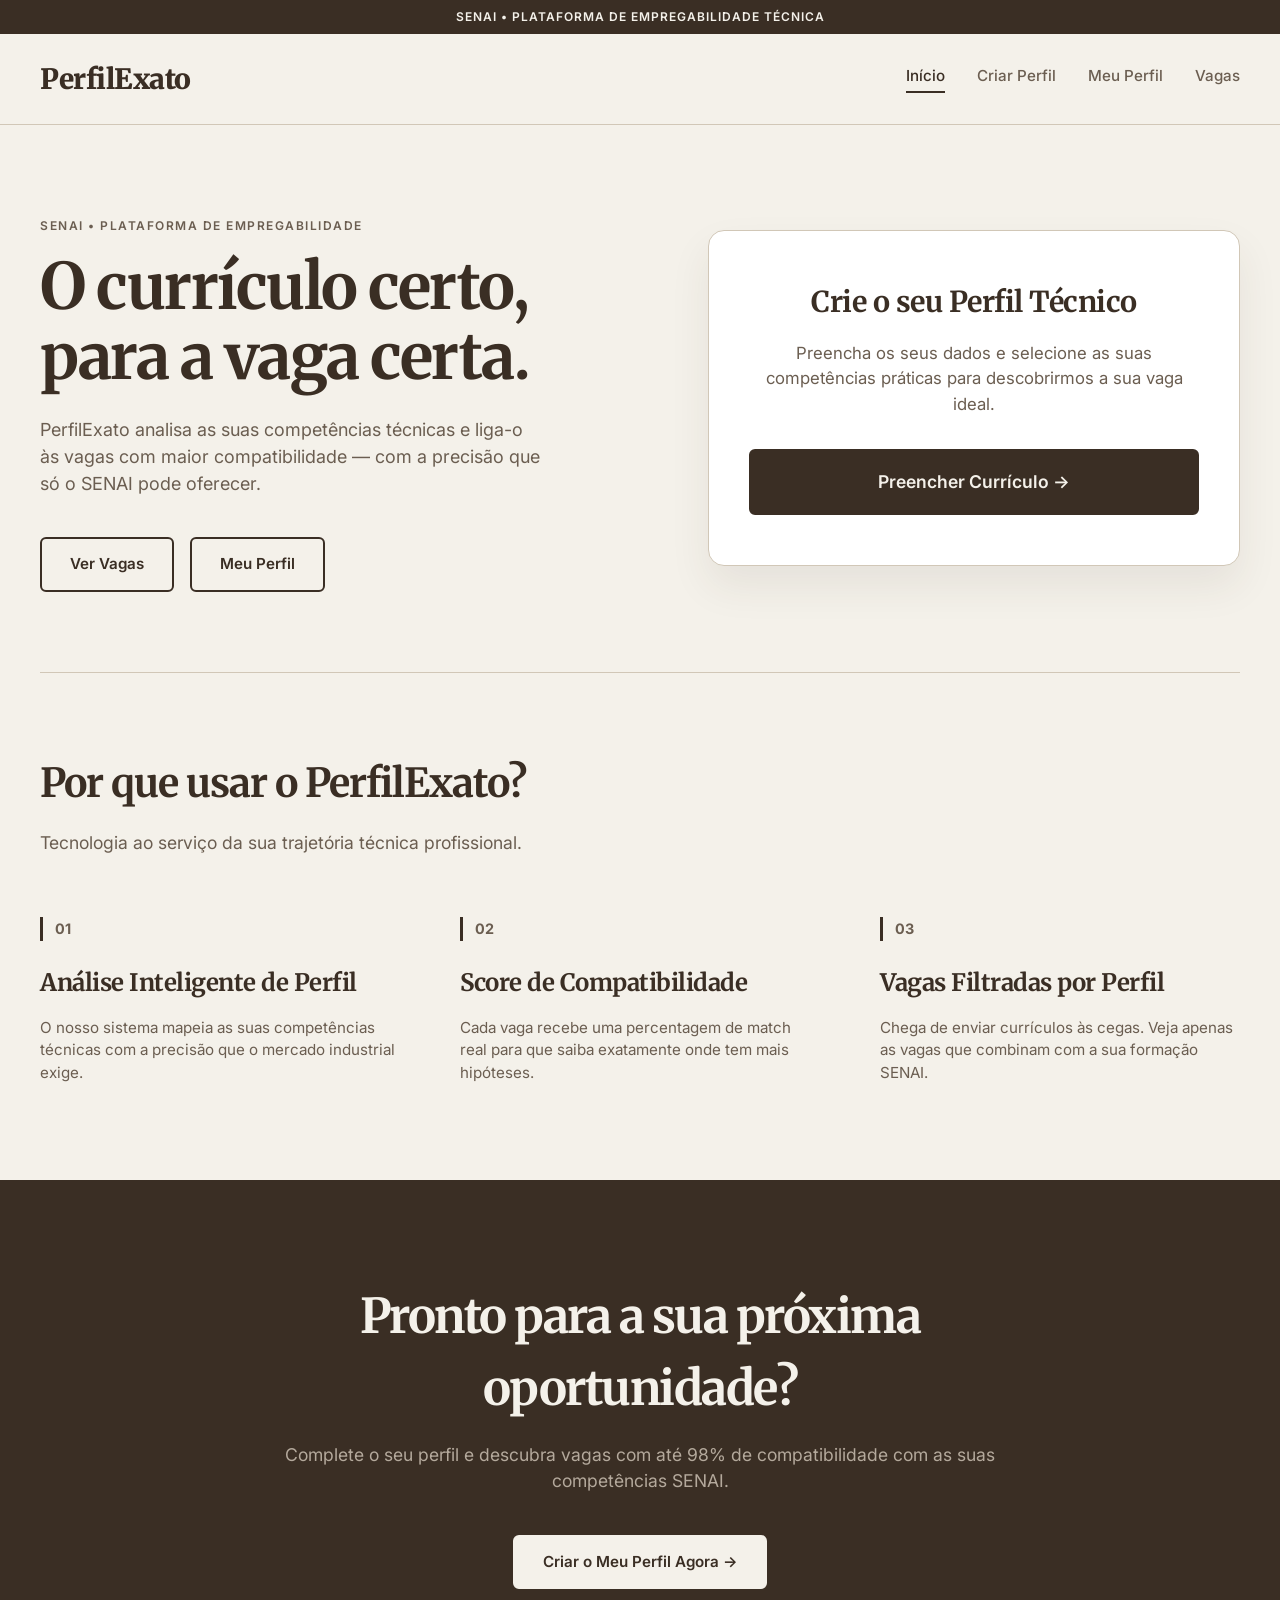
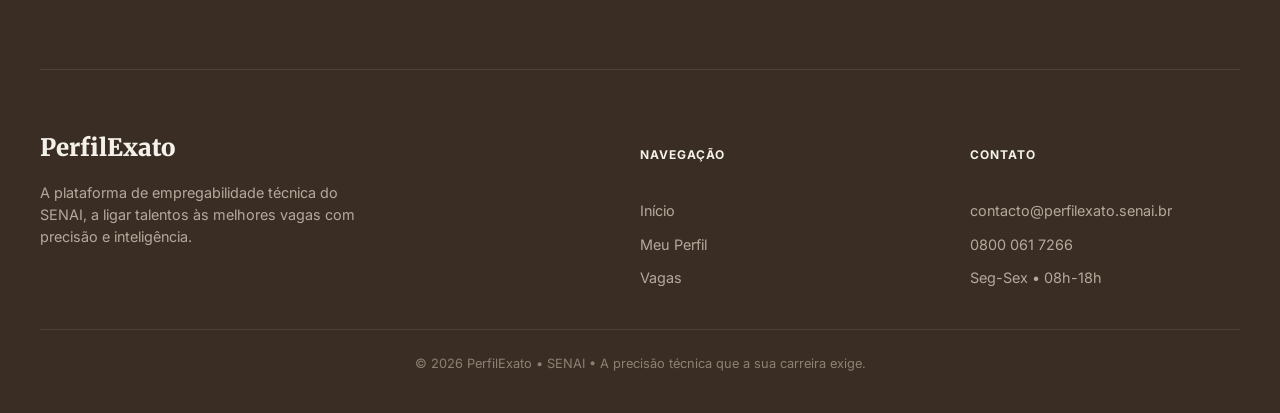
==== frontend/index.html @ 2ad847fe "atualização3" ====
<!DOCTYPE html>
<html lang="pt-BR">
<head>
    <meta charset="UTF-8">
    <meta name="viewport" content="width=device-width, initial-scale=1.0">
    <title>PerfilExato SENAI</title>
    
    <link rel="preconnect" href="https://fonts.googleapis.com">
    <link rel="preconnect" href="https://fonts.gstatic.com" crossorigin>
    <link href="https://fonts.googleapis.com/css2?family=Merriweather:wght@700;900&family=Inter:wght@400;500;600&display=swap" rel="stylesheet">
    
    <link rel="stylesheet" href="css/style.css">
</head>
<body>

    <div class="top-bar">
        SENAI • PLATAFORMA DE EMPREGABILIDADE TÉCNICA
    </div>

    <header class="navbar">
        <div class="nav-container">
            <div class="logo">PerfilExato</div>
            <nav class="nav-links">
                <a href="#" class="active">Início</a>
                <a href="formulario.html">Criar Perfil</a>
                <a href="dashboard.html">Meu Perfil</a>
                <a href="vagas.html">Vagas</a>
            </nav>
        </div>
    </header>

    <section class="hero">
        <div class="hero-container">
            
            <div class="hero-text">
                <p class="eyebrow">SENAI • PLATAFORMA DE EMPREGABILIDADE</p>
                <h1>O currículo certo,<br>para a vaga certa.</h1>
                <p class="description">
                    PerfilExato analisa as suas competências técnicas e liga-o às vagas com maior compatibilidade — com a precisão que só o SENAI pode oferecer.
                </p>
                <div class="hero-buttons">
                    <a href="vagas.html" class="btn btn-outline">Ver Vagas</a>
                    <a href="dashboard.html" class="btn btn-outline">Meu Perfil</a>
                </div>
            </div>

            <div class="hero-visual">
                <div class="profile-cta-box">
                    <h2>Crie o seu Perfil Técnico</h2>
                    <p>Preencha os seus dados e selecione as suas competências práticas para descobrirmos a sua vaga ideal.</p>
                    <a href="formulario.html" class="btn btn-dark btn-large">Preencher Currículo &rarr;</a>
                </div>
            </div>

        </div>
    </section>

    <div class="divider"></div>

    <section class="features">
        <div class="features-header">
            <h2>Por que usar o PerfilExato?</h2>
            <p>Tecnologia ao serviço da sua trajetória técnica profissional.</p>
        </div>
        
        <div class="features-grid">
            <div class="feature-card">
                <div class="feature-number">01</div>
                <h3>Análise Inteligente de Perfil</h3>
                <p>O nosso sistema mapeia as suas competências técnicas com a precisão que o mercado industrial exige.</p>
            </div>
            <div class="feature-card">
                <div class="feature-number">02</div>
                <h3>Score de Compatibilidade</h3>
                <p>Cada vaga recebe uma percentagem de match real para que saiba exatamente onde tem mais hipóteses.</p>
            </div>
            <div class="feature-card">
                <div class="feature-number">03</div>
                <h3>Vagas Filtradas por Perfil</h3>
                <p>Chega de enviar currículos às cegas. Veja apenas as vagas que combinam com a sua formação SENAI.</p>
            </div>
        </div>
    </section>

    <div class="dark-wrapper">
        
        <section class="cta">
            <h2>Pronto para a sua próxima oportunidade?</h2>
            <p>Complete o seu perfil e descubra vagas com até 98% de compatibilidade com as suas competências SENAI.</p>
            <a href="formulario.html" class="btn btn-light">Criar o Meu Perfil Agora &rarr;</a>
        </section>

        <footer class="footer">
            <div class="footer-grid">
                
                <div class="footer-brand">
                    <div class="footer-logo">PerfilExato</div>
                    <p>A plataforma de empregabilidade técnica do SENAI, a ligar talentos às melhores vagas com precisão e inteligência.</p>
                </div>
                
                <div class="footer-nav">
                    <h4>NAVEGAÇÃO</h4>
                    <a href="#">Início</a>
                    <a href="dashboard.html">Meu Perfil</a>
                    <a href="vagas.html">Vagas</a>
                </div>
                
                <div class="footer-contact">
                    <h4>CONTATO</h4>
                    <p>contacto@perfilexato.senai.br</p>
                    <p>0800 061 7266</p>
                    <p>Seg-Sex • 08h-18h</p>
                </div>

            </div>
            
            <div class="footer-bottom">
                <p>&copy; 2026 PerfilExato • SENAI • A precisão técnica que a sua carreira exige.</p>
            </div>
        </footer>
        
    </div>

  <div class="scroll-arrow" id="scrollArrow">
        <svg width="24" height="24" viewBox="0 0 24 24" fill="none" stroke="#F4F1EA" stroke-width="2.5" stroke-linecap="round" stroke-linejoin="round">
            <path d="M7 13l5 5 5-5M7 6l5 5 5-5"/>
        </svg>
    </div>
    
    <script src="js/script.js"></script>
</body>
</html>
---- frontend/css/style.css ----
/* =========================================================
   VARIÁVEIS E CONFIGURAÇÕES GLOBAIS
   ========================================================= */
:root {
    --bg-light: #F4F1EA;
    --bg-dark: #3A2E24;
    --text-dark: #3A2E24;
    --text-medium: #6B5E51;
    --text-light: #F4F1EA;
    --border-color: #D1C7B7;
    
    --font-serif: 'Merriweather', serif;
    --font-sans: 'Inter', sans-serif;
}

body {
    margin: 0;
    padding: 0;
    background-color: var(--bg-light);
    color: var(--text-dark);
    font-family: var(--font-sans);
    line-height: 1.5;
    -webkit-font-smoothing: antialiased;
}

/* Remove a barra de rolagem visualmente em todos os navegadores */
html, body {
    scrollbar-width: none;            /* Firefox */
    -ms-overflow-style: none;         /* IE e Edge */
}

html::-webkit-scrollbar, 
body::-webkit-scrollbar {
    display: none;                    /* Chrome, Safari e Opera */
    width: 0;
    height: 0;
}

h1, h2, h3, .logo, .footer-logo {
    font-family: var(--font-serif);
    color: var(--text-dark);
    margin: 0;
}

a {
    text-decoration: none;
    color: inherit;
}

/* =========================================================
   TOPO E NAVEGAÇÃO
   ========================================================= */
.top-bar {
    background-color: var(--bg-dark);
    color: var(--text-light);
    text-align: center;
    font-size: 0.75rem;
    font-weight: 600;
    letter-spacing: 1px;
    padding: 8px 0;
    text-transform: uppercase;
}

.navbar {
    border-bottom: 1px solid var(--border-color);
}

.nav-container {
    max-width: 1200px;
    margin: 0 auto;
    padding: 24px 40px;
    display: flex;
    justify-content: space-between;
    align-items: center;
}

.logo {
    font-size: 1.75rem;
    font-weight: 900;
    letter-spacing: -0.5px;
}

.nav-links {
    display: flex;
    gap: 32px;
}

.nav-links a {
    font-weight: 500;
    font-size: 0.95rem;
    color: var(--text-medium);
    padding-bottom: 4px;
    border-bottom: 2px solid transparent;
    transition: all 0.2s;
}

.nav-links a.active {
    color: var(--text-dark);
    border-bottom: 2px solid var(--text-dark);
}

.nav-links a:hover {
    color: var(--text-dark);
    border-bottom: 2px solid var(--border-color);
}

/* =========================================================
   HERO SECTION (Banner Principal)
   ========================================================= */
.hero {
    padding: 80px 40px;
}

.hero-container {
    max-width: 1200px;
    margin: 0 auto;
    display: flex;
    justify-content: space-between;
    align-items: center; 
    gap: 60px;
}

.hero-text {
    flex: 1;
    max-width: 550px;
}

.eyebrow {
    font-size: 0.75rem;
    font-weight: 600;
    letter-spacing: 1.5px;
    color: var(--text-medium);
    margin-bottom: 16px;
    text-transform: uppercase;
}

.hero h1 {
    font-size: 4rem;
    line-height: 1.1;
    letter-spacing: -1.5px;
    margin-bottom: 24px;
}

.description {
    font-size: 1.125rem;
    color: var(--text-medium);
    margin-bottom: 40px;
    max-width: 500px;
}

/* Botões */
.hero-buttons {
    display: flex;
    gap: 16px;
}

.btn {
    display: inline-block;
    padding: 14px 28px;
    border-radius: 6px;
    font-weight: 600;
    font-size: 0.95rem;
    cursor: pointer;
    transition: all 0.2s;
    text-align: center;
}

.btn-dark {
    background-color: var(--bg-dark);
    color: var(--text-light);
    border: 2px solid var(--bg-dark);
}

.btn-dark:hover {
    background-color: #2a2018;
}

.btn-outline {
    background-color: transparent;
    color: var(--text-dark);
    border: 2px solid var(--text-dark);
}

.btn-outline:hover {
    background-color: rgba(58, 46, 36, 0.05);
}

.btn-large {
    font-size: 1.1rem;
    padding: 18px 32px;
    width: 100%;
    box-sizing: border-box;
    display: block;
}

/* Nova Caixa de Chamada (Substitui o Upload) */
.hero-visual {
    flex: 1;
    display: flex;
    justify-content: flex-end;
}

.profile-cta-box {
    width: 100%;
    max-width: 450px;
    border: 1px solid var(--border-color);
    border-radius: 16px;
    padding: 50px 40px;
    text-align: center;
    background-color: #FFFFFF;
    box-shadow: 0 20px 40px rgba(58, 46, 36, 0.08);
}

.profile-cta-box h2 {
    font-family: var(--font-serif);
    font-size: 1.8rem;
    margin-bottom: 16px;
    letter-spacing: -0.5px;
}

.profile-cta-box p {
    color: var(--text-medium);
    margin-bottom: 32px;
    font-size: 1.05rem;
    line-height: 1.5;
}

/* =========================================================
   FUNCIONALIDADES
   ========================================================= */
.divider {
    max-width: 1200px;
    margin: 0 auto;
    height: 1px;
    background-color: var(--border-color);
}

.features {
    max-width: 1200px;
    margin: 0 auto;
    padding: 80px 40px;
}

.features-header {
    margin-bottom: 60px;
}

.features-header h2 {
    font-size: 2.5rem;
    letter-spacing: -1px;
    margin-bottom: 8px;
}

.features-header p {
    font-size: 1.1rem;
    color: var(--text-medium);
}

.features-grid {
    display: grid;
    grid-template-columns: repeat(3, 1fr);
    gap: 60px;
}

.feature-number {
    display: flex;
    align-items: center;
    font-weight: 700;
    color: var(--text-medium);
    font-size: 0.9rem;
    margin-bottom: 24px;
}

.feature-number::before {
    content: '';
    display: inline-block;
    width: 3px;
    height: 24px;
    background-color: var(--text-dark);
    margin-right: 12px;
}

.feature-card h3 {
    font-size: 1.5rem;
    margin-bottom: 16px;
    letter-spacing: -0.5px;
}

.feature-card p {
    color: var(--text-medium);
    font-size: 0.95rem;
}

/* =========================================================
   BLOCO ESCURO INFERIOR (CTA + RODAPÉ)
   ========================================================= */
.dark-wrapper {
    background-color: var(--bg-dark);
    color: var(--text-light);
}

.cta {
    max-width: 800px;
    margin: 0 auto;
    text-align: center;
    padding: 100px 20px 80px;
}

.cta h2 {
    color: var(--text-light);
    font-size: 3rem;
    letter-spacing: -1.5px;
    margin-bottom: 16px;
}

.cta p {
    font-size: 1.1rem;
    color: #B4A99C; 
    margin-bottom: 40px;
}

.btn-light {
    background-color: var(--bg-light);
    color: var(--text-dark);
    border: 2px solid var(--bg-light);
}

.btn-light:hover {
    background-color: #e8e4db;
}

.footer {
    max-width: 1200px;
    margin: 0 auto;
    padding: 0 40px 40px;
}

.footer-grid {
    display: grid;
    grid-template-columns: 2fr 1fr 1fr;
    gap: 60px;
    border-top: 1px solid rgba(244, 241, 234, 0.1);
    padding-top: 60px;
    margin-bottom: 40px;
}

.footer-logo {
    font-size: 1.5rem;
    font-weight: 900;
    margin-bottom: 16px;
    color: var(--text-light);
}

.footer-brand p {
    color: #B4A99C;
    font-size: 0.9rem;
    max-width: 320px;
}

.footer h4 {
    font-size: 0.75rem;
    font-family: var(--font-sans);
    letter-spacing: 1px;
    color: var(--text-light);
    margin-bottom: 24px;
}

.footer-nav, .footer-contact {
    display: flex;
    flex-direction: column;
    gap: 12px;
}

.footer-nav a, .footer-contact p {
    color: #B4A99C;
    font-size: 0.9rem;
    margin: 0;
}

.footer-nav a:hover {
    color: var(--text-light);
}

.footer-bottom {
    border-top: 1px solid rgba(244, 241, 234, 0.1);
    padding-top: 24px;
    text-align: center;
}

.footer-bottom p {
    margin: 0;
    color: #8c8173;
    font-size: 0.8rem;
}

/* =========================================================
   RESPONSIVIDADE (Tablets e Telemóveis)
   ========================================================= */
@media (max-width: 900px) {
    .hero-container, .features-grid, .footer-grid {
        flex-direction: column;
        grid-template-columns: 1fr;
        gap: 40px;
    }
    
    .hero h1 {
        font-size: 3rem;
    }
    
    .hero-visual {
        align-items: center;
        width: 100%;
    }
}

/* =========================================================
   SETA FLUTUANTE (INDICADOR DE SCROLL)
   ========================================================= */
.scroll-arrow {
    position: fixed;
    bottom: 30px;
    right: 30px;
    width: 50px;
    height: 50px;
    background-color: #3A2E24; 
    border-radius: 50%;
    display: flex;
    align-items: center;
    justify-content: center;
    box-shadow: 0 6px 15px rgba(58, 46, 36, 0.2);
    cursor: pointer;
    z-index: 1000; 
    opacity: 0.9;
    transition: all 0.3s ease;
    animation: bounceArrow 2s infinite;
}

.scroll-arrow:hover {
    opacity: 1;
    transform: scale(1.1);
    box-shadow: 0 8px 20px rgba(58, 46, 36, 0.3);
}

@keyframes bounceArrow {
    0%, 20%, 50%, 80%, 100% { transform: translateY(0); }
    40% { transform: translateY(-8px); }
    60% { transform: translateY(-4px); }
}

@media (max-width: 600px) {
    .scroll-arrow {
        width: 40px;
        height: 40px;
        bottom: 20px;
        right: 20px;
    }
}
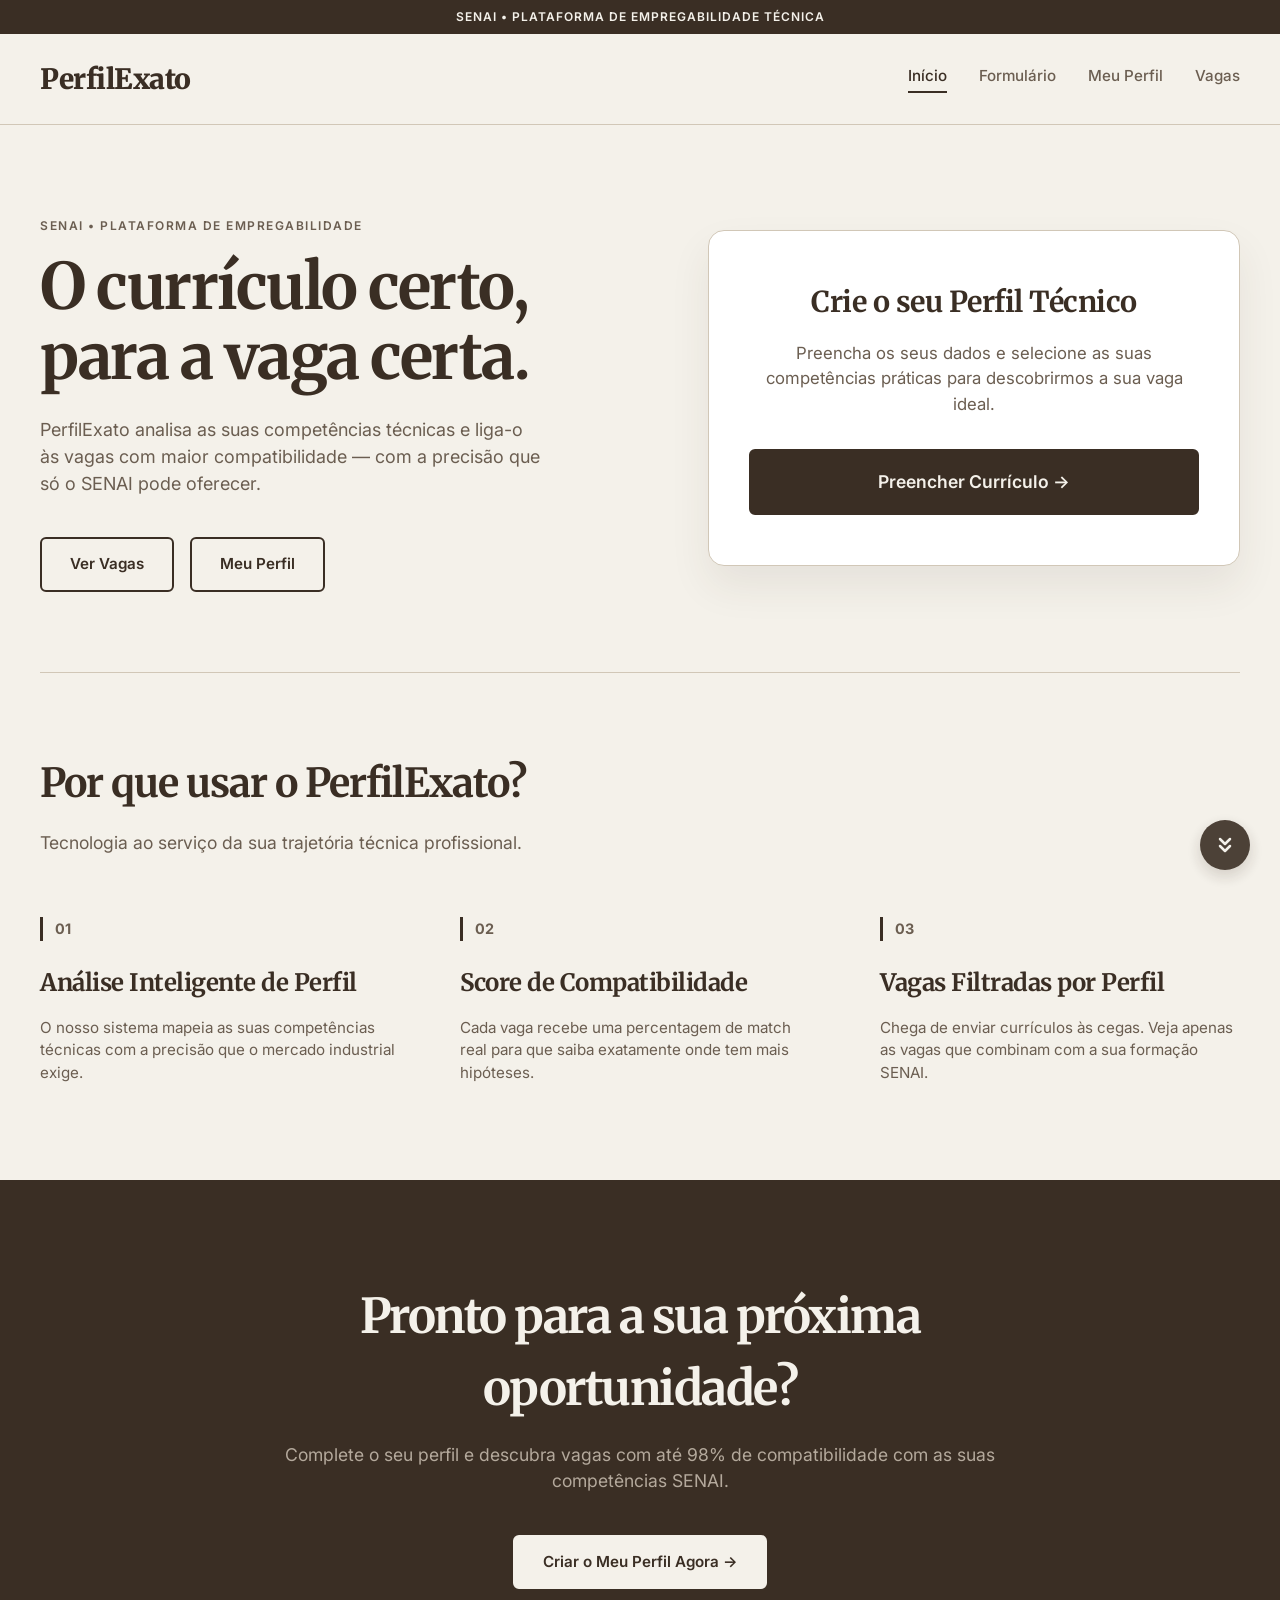
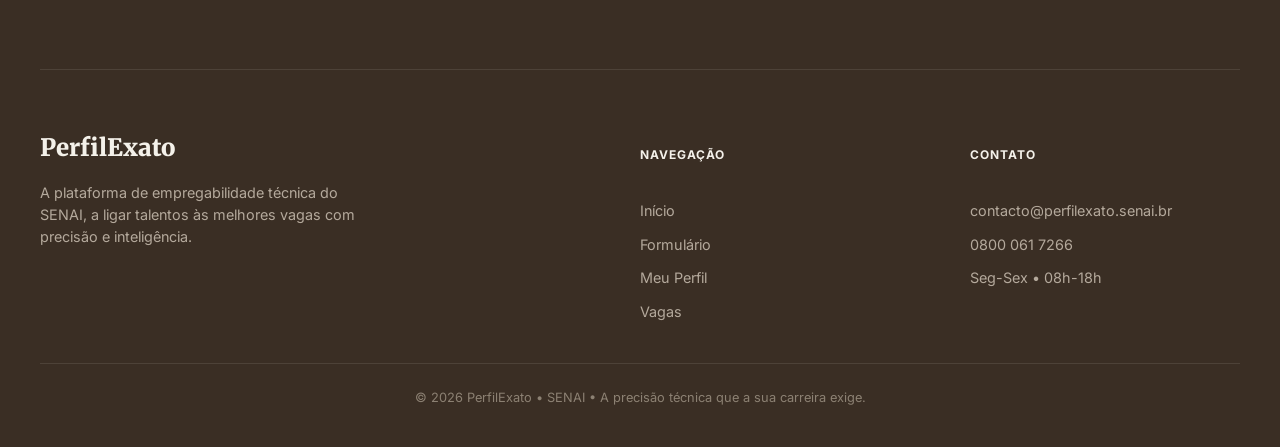
==== commit a2a8817b: "atualização" ====
--- a/frontend/index.html
+++ b/frontend/index.html
@@ -22,7 +22,7 @@
             <div class="logo">PerfilExato</div>
             <nav class="nav-links">
                 <a href="#" class="active">Início</a>
-                <a href="formulario.html">Criar Perfil</a>
+                <a href="formulario.html">Formulário</a>
                 <a href="dashboard.html">Meu Perfil</a>
                 <a href="vagas.html">Vagas</a>
             </nav>
@@ -101,6 +101,7 @@
                 <div class="footer-nav">
                     <h4>NAVEGAÇÃO</h4>
                     <a href="#">Início</a>
+                    <a href="formulario.html">Formulário</a>
                     <a href="dashboard.html">Meu Perfil</a>
                     <a href="vagas.html">Vagas</a>
                 </div>
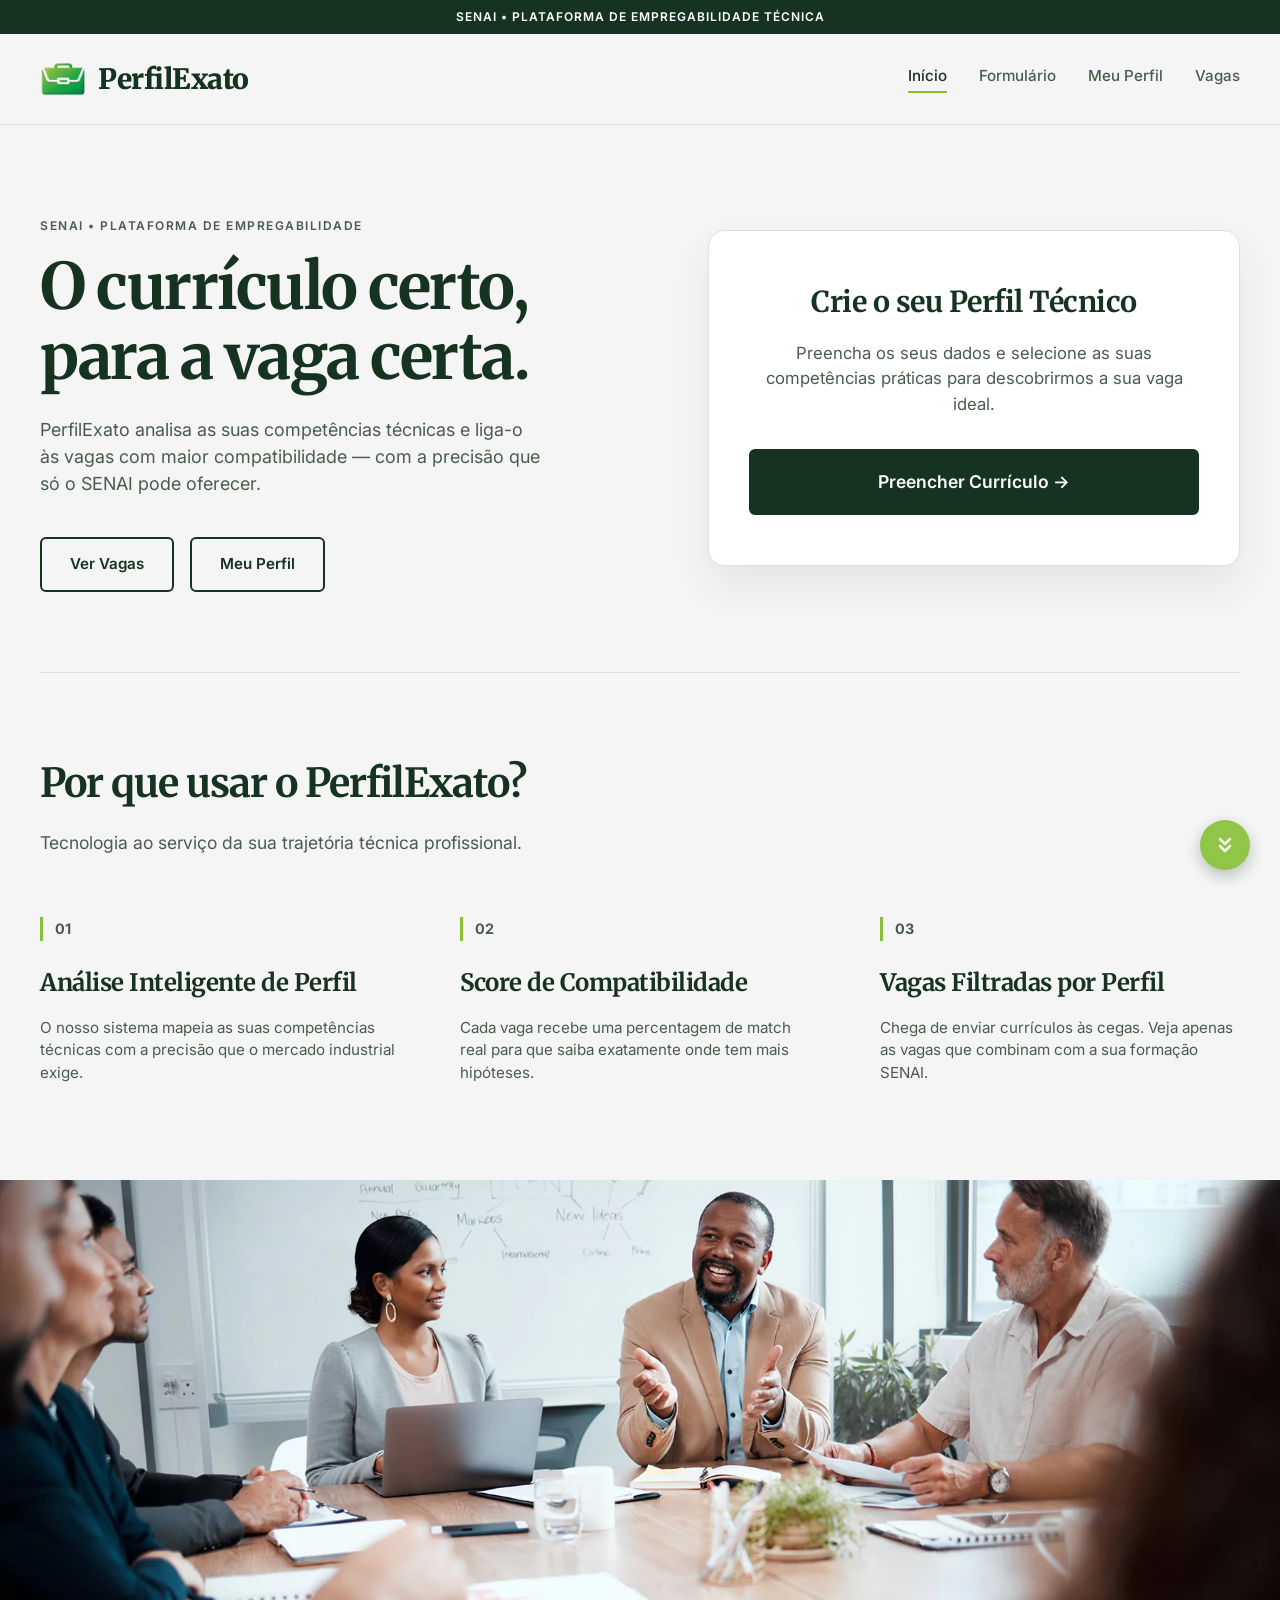
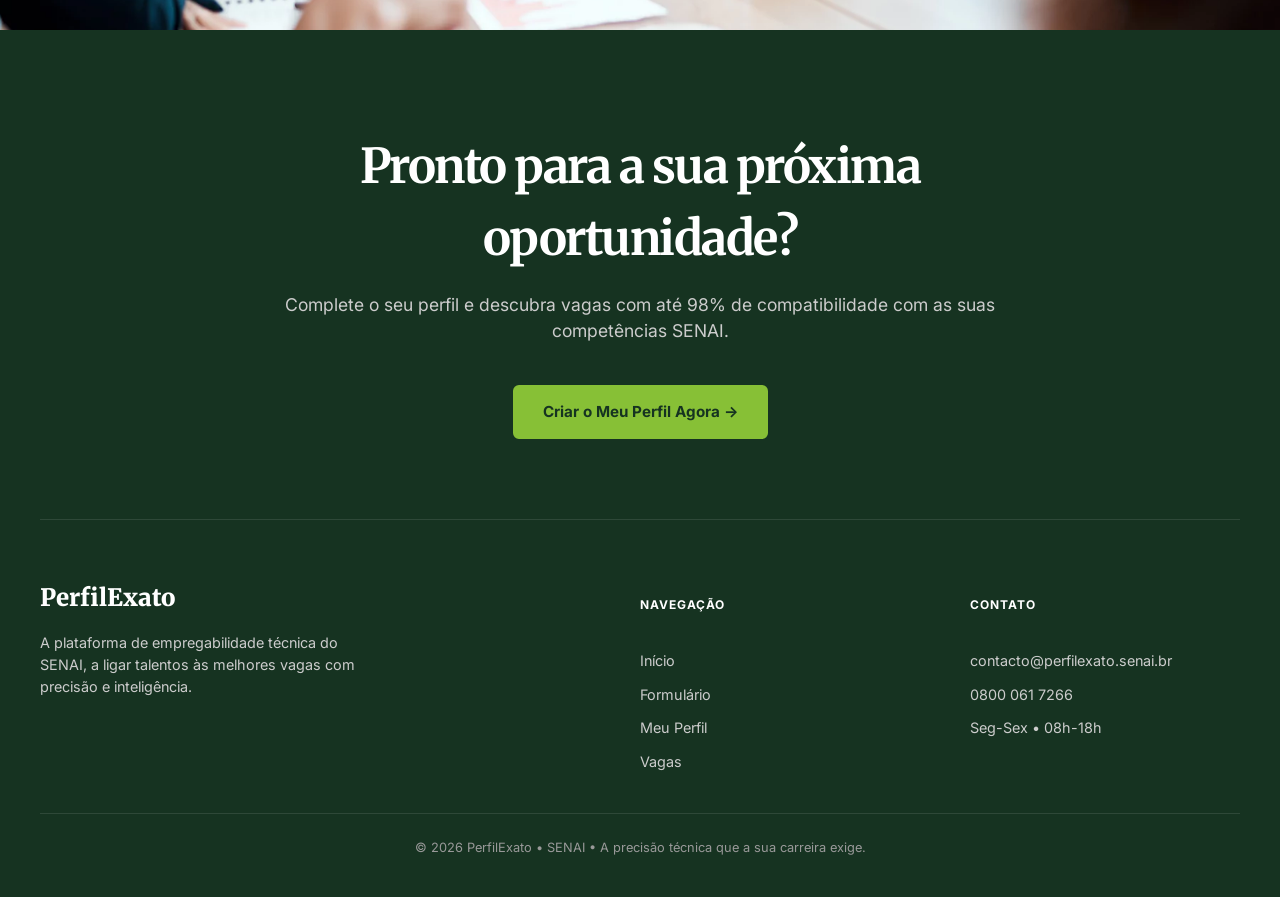
==== commit 8c38ebf7: "atuzalicao nova" ====
--- a/frontend/index.html
+++ b/frontend/index.html
@@ -19,13 +19,19 @@
 
     <header class="navbar">
         <div class="nav-container">
-            <div class="logo">PerfilExato</div>
+            <div class="logo">
+                <img src="img/Logo.png" alt="Logo SENAI" class="logo-icone">
+                PerfilExato
+            </div>
+            
             <nav class="nav-links">
                 <a href="#" class="active">Início</a>
                 <a href="formulario.html">Formulário</a>
                 <a href="dashboard.html">Meu Perfil</a>
                 <a href="vagas.html">Vagas</a>
             </nav>
+        </div>
+    </header>
         </div>
     </header>
 
@@ -84,6 +90,11 @@
 
     <div class="dark-wrapper">
         
+        <section id="meeting-banner">
+    <div class="container-full">
+        <img src="img/pauta-de-reuniao.png" alt="Equipe em reunião de planejamento" class="meeting-img">
+    </div>
+</section>
         <section class="cta">
             <h2>Pronto para a sua próxima oportunidade?</h2>
             <p>Complete o seu perfil e descubra vagas com até 98% de compatibilidade com as suas competências SENAI.</p>
@@ -122,7 +133,7 @@
         
     </div>
 
-  <div class="scroll-arrow" id="scrollArrow">
+    <div class="scroll-arrow" id="scrollArrow">
         <svg width="24" height="24" viewBox="0 0 24 24" fill="none" stroke="#F4F1EA" stroke-width="2.5" stroke-linecap="round" stroke-linejoin="round">
             <path d="M7 13l5 5 5-5M7 6l5 5 5-5"/>
         </svg>
--- a/frontend/css/style.css
+++ b/frontend/css/style.css
@@ -2,12 +2,14 @@
    VARIÁVEIS E CONFIGURAÇÕES GLOBAIS
    ========================================================= */
 :root {
-    --bg-light: #F4F1EA;
-    --bg-dark: #3A2E24;
-    --text-dark: #3A2E24;
-    --text-medium: #6B5E51;
-    --text-light: #F4F1EA;
-    --border-color: #D1C7B7;
+    --bg-light: #F5F5F5;   /* Alterado de Bege para Cinza muito claro/Branco Gelo */
+    --bg-dark: #163321;    /* Mantido Verde Floresta */
+    --text-dark: #163321;  /* Mantido Verde Floresta */
+    --text-medium: #4A5C4E; /* Mantido Cinza Esverdeado */
+    --text-light: #FFFFFF; /* Alterado de Bege para Branco Puro */
+    --border-color: #E0E0E0; /* Alterado de Bege escuro para Cinza Neutro */
+    
+    --success-green: #87C036; /* Mantido Verde Lima SENAI */
     
     --font-serif: 'Merriweather', serif;
     --font-sans: 'Inter', sans-serif;
@@ -74,10 +76,23 @@
     align-items: center;
 }
 
+/* =========================================================
+   LOGO (Texto + Imagem)
+   ========================================================= */
 .logo {
+    display: flex;
+    align-items: center;
+    gap: 12px; /* Espaço entre a logo e o texto */
     font-size: 1.75rem;
     font-weight: 900;
     letter-spacing: -0.5px;
+    text-decoration: none; /* Caso use a tag <a> */
+}
+
+.logo-icone {
+    height: 35px; /* Ajuste a altura conforme o tamanho da sua imagem */
+    width: auto;
+    object-fit: contain;
 }
 
 .nav-links {
@@ -96,7 +111,7 @@
 
 .nav-links a.active {
     color: var(--text-dark);
-    border-bottom: 2px solid var(--text-dark);
+    border-bottom: 2px solid var(--success-green); /* Destaque em Verde Lima */
 }
 
 .nav-links a:hover {
@@ -172,7 +187,7 @@
 }
 
 .btn-dark:hover {
-    background-color: #2a2018;
+    background-color: #244d34; /* Verde um pouco mais claro no hover */
 }
 
 .btn-outline {
@@ -182,7 +197,7 @@
 }
 
 .btn-outline:hover {
-    background-color: rgba(58, 46, 36, 0.05);
+    background-color: rgba(22, 51, 33, 0.05);
 }
 
 .btn-large {
@@ -208,7 +223,7 @@
     padding: 50px 40px;
     text-align: center;
     background-color: #FFFFFF;
-    box-shadow: 0 20px 40px rgba(58, 46, 36, 0.08);
+    box-shadow: 0 20px 40px rgba(22, 51, 33, 0.08);
 }
 
 .profile-cta-box h2 {
@@ -276,7 +291,7 @@
     display: inline-block;
     width: 3px;
     height: 24px;
-    background-color: var(--text-dark);
+    background-color: var(--success-green); /* Detalhe em Verde Lima */
     margin-right: 12px;
 }
 
@@ -315,18 +330,20 @@
 
 .cta p {
     font-size: 1.1rem;
-    color: #B4A99C; 
+    color: #CCCCCC; /* Alterado de Bege/Marrom para Cinza Claro */
     margin-bottom: 40px;
 }
 
 .btn-light {
-    background-color: var(--bg-light);
-    color: var(--text-dark);
-    border: 2px solid var(--bg-light);
+    background-color: var(--success-green); /* Botão de ação em Verde Lima */
+    color: var(--bg-dark);
+    border: 2px solid var(--success-green);
+    font-weight: 700;
 }
 
 .btn-light:hover {
-    background-color: #e8e4db;
+    background-color: #9bd644;
+    border-color: #9bd644;
 }
 
 .footer {
@@ -339,7 +356,7 @@
     display: grid;
     grid-template-columns: 2fr 1fr 1fr;
     gap: 60px;
-    border-top: 1px solid rgba(244, 241, 234, 0.1);
+    border-top: 1px solid rgba(255, 255, 255, 0.1); /* Alterado de tom Bege para Branco/Cinza Translúcido */
     padding-top: 60px;
     margin-bottom: 40px;
 }
@@ -352,7 +369,7 @@
 }
 
 .footer-brand p {
-    color: #B4A99C;
+    color: #CCCCCC; /* Alterado de Bege/Marrom para Cinza Claro */
     font-size: 0.9rem;
     max-width: 320px;
 }
@@ -372,24 +389,24 @@
 }
 
 .footer-nav a, .footer-contact p {
-    color: #B4A99C;
+    color: #CCCCCC; /* Alterado de Bege/Marrom para Cinza Claro */
     font-size: 0.9rem;
     margin: 0;
 }
 
 .footer-nav a:hover {
-    color: var(--text-light);
+    color: var(--success-green); /* Hover do rodapé em verde lima */
 }
 
 .footer-bottom {
-    border-top: 1px solid rgba(244, 241, 234, 0.1);
+    border-top: 1px solid rgba(255, 255, 255, 0.1); /* Alterado para Branco Translúcido */
     padding-top: 24px;
     text-align: center;
 }
 
 .footer-bottom p {
     margin: 0;
-    color: #8c8173;
+    color: #999999; /* Alterado de Marrom acinzentado para Cinza Neutro */
     font-size: 0.8rem;
 }
 
@@ -422,12 +439,12 @@
     right: 30px;
     width: 50px;
     height: 50px;
-    background-color: #3A2E24; 
+    background-color: var(--success-green); 
     border-radius: 50%;
     display: flex;
     align-items: center;
     justify-content: center;
-    box-shadow: 0 6px 15px rgba(58, 46, 36, 0.2);
+    box-shadow: 0 6px 15px rgba(22, 51, 33, 0.3);
     cursor: pointer;
     z-index: 1000; 
     opacity: 0.9;
@@ -438,7 +455,7 @@
 .scroll-arrow:hover {
     opacity: 1;
     transform: scale(1.1);
-    box-shadow: 0 8px 20px rgba(58, 46, 36, 0.3);
+    background-color: var(--success-green);
 }
 
 @keyframes bounceArrow {
@@ -454,4 +471,41 @@
         bottom: 20px;
         right: 20px;
     }
+}
+/* =========================================================
+   MEETING BANNER (Transição Features -> CTA)
+   ========================================================= */
+#meeting-banner {
+    width: 100%;
+    background-color: var(--bg-light); /* Mantém a consistência com o fundo do topo */
+    overflow: hidden;
+    margin: 0; /* Remove margens extras para não conflitar com o padding do Features */
+}
+
+#meeting-banner .container-full {
+    width: 100%;
+    max-width: 100%; /* Garante que a imagem toque nas bordas laterais da tela */
+}
+
+.meeting-img {
+    width: 100%;
+    height: 450px; /* Transforma a foto em um banner panorâmico */
+    object-fit: cover; /* Preenche o espaço sem achatar ou distorcer a imagem */
+    object-position: center 30%; /* Foca um pouco mais para cima para enquadrar os rostos */
+    display: block;
+}
+
+/* =========================================================
+   RESPONSIVIDADE DO BANNER
+   ========================================================= */
+@media (max-width: 900px) {
+    .meeting-img {
+        height: 300px; /* Reduz a altura em tablets */
+    }
+}
+
+@media (max-width: 600px) {
+    .meeting-img {
+        height: 200px; /* Reduz a altura em smartphones para não ocupar a tela toda */
+    }
 }
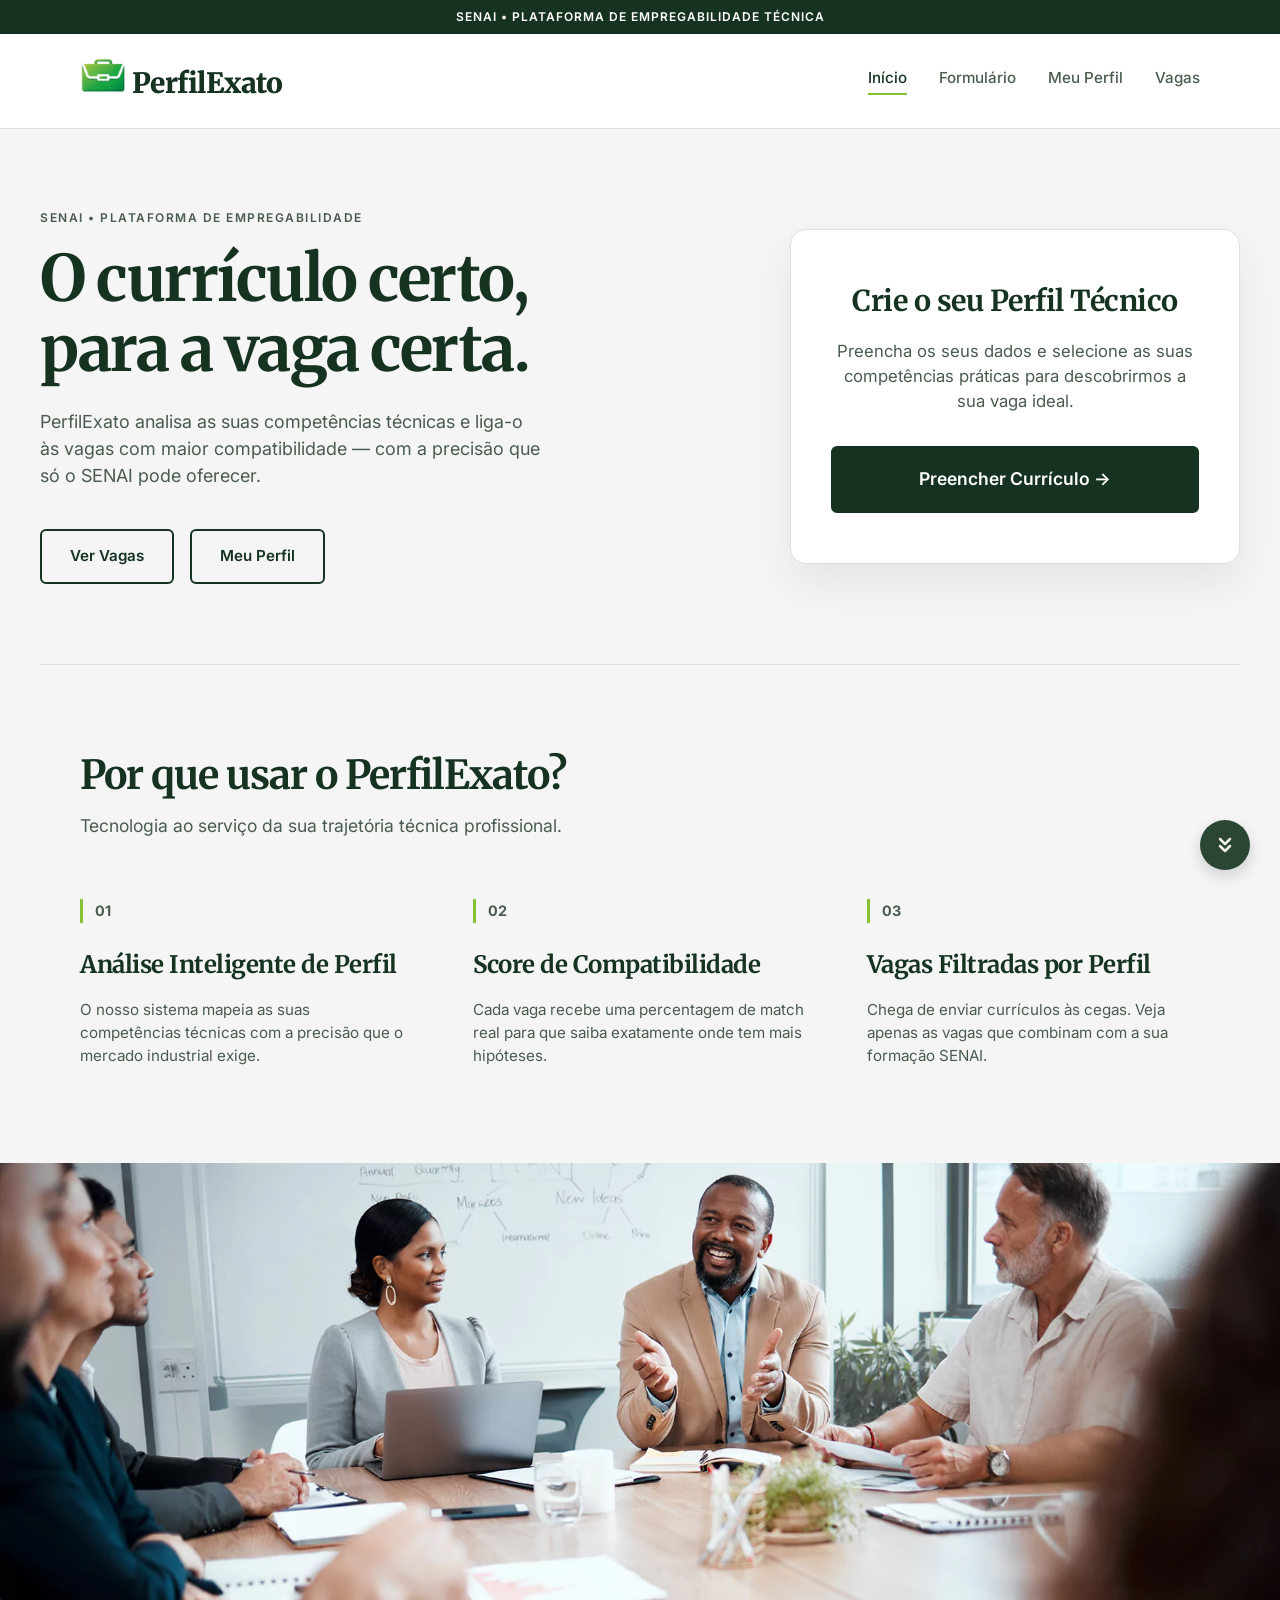
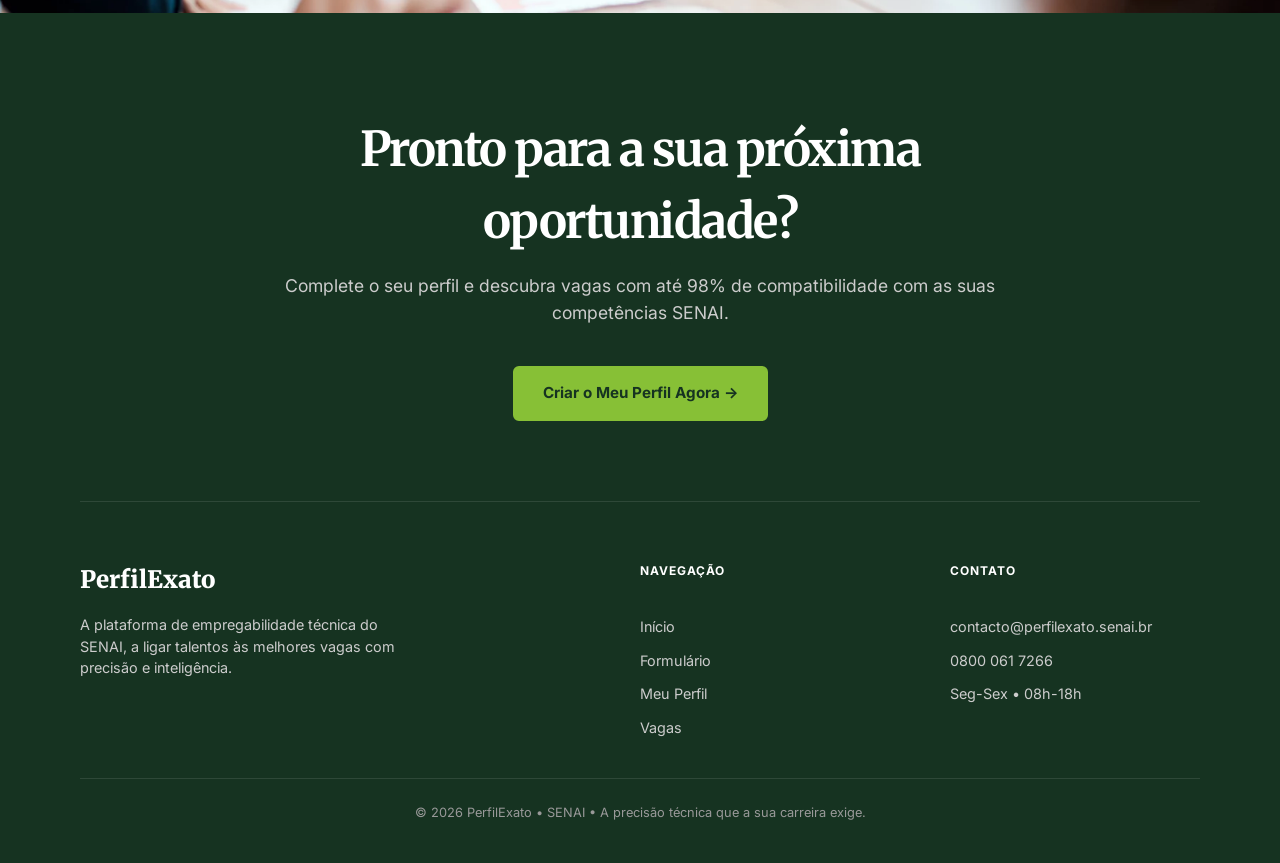
==== commit 6fe86107: "att" ====
--- a/frontend/index.html
+++ b/frontend/index.html
@@ -8,7 +8,7 @@
     <link rel="preconnect" href="https://fonts.googleapis.com">
     <link rel="preconnect" href="https://fonts.gstatic.com" crossorigin>
     <link href="https://fonts.googleapis.com/css2?family=Merriweather:wght@700;900&family=Inter:wght@400;500;600&display=swap" rel="stylesheet">
-    
+    <link rel="stylesheet" href="css/global.css">
     <link rel="stylesheet" href="css/style.css">
 </head>
 <body>
--- a/frontend/css/global.css
+++ b/frontend/css/global.css
@@ -0,0 +1,198 @@
+/* =========================================================
+   1. VARIÁVEIS GLOBAIS (:root)
+   ========================================================= */
+:root {
+    /* Paleta de Cores (Verde Industrial / Gelo) */
+    --bg-light: #F5F5F5;             /* Cinza muito claro/Branco Gelo */
+    --primary-green-dark: #163321;   /* Verde Floresta (Principal) */
+    --accent-green-mid: #2D5A43;     /* Verde Médio (Hover/Foco) */
+    --success-green-bright: #87C036; /* Verde Lima SENAI (Destaques) */
+    
+    --text-dark: #163321;            /* Verde Floresta para textos principais */
+    --text-medium: #4A5C4E;          /* Cinza Esverdeado para textos secundários */
+    --text-light: #FFFFFF;           /* Branco Puro */
+    --border-color: #E0E0E0;         /* Cinza Neutro para bordas */
+    
+    /* Tipografia */
+    --font-serif: 'Merriweather', serif;
+    --font-sans: 'Inter', sans-serif;
+}
+
+/* =========================================================
+   2. RESET BÁSICO E SCROLL
+   ========================================================= */
+*, *::before, *::after {
+    box-sizing: border-box;
+}
+
+html, body {
+    margin: 0;
+    padding: 0;
+    width: 100%;
+    height: 100%;
+    scrollbar-width: none; /* Oculta scrollbar no Firefox */
+    -ms-overflow-style: none; /* Oculta scrollbar no IE e Edge */
+}
+
+html::-webkit-scrollbar, 
+body::-webkit-scrollbar {
+    display: none; /* Oculta scrollbar no Chrome, Safari e Opera */
+}
+
+/* =========================================================
+   3. TIPOGRAFIA E BASE
+   ========================================================= */
+body {
+    background-color: var(--bg-light);
+    color: var(--text-dark);
+    font-family: var(--font-sans);
+    line-height: 1.5;
+    -webkit-font-smoothing: antialiased;
+    -moz-osx-font-smoothing: grayscale;
+}
+
+h1, h2, h3, h4, h5, h6 {
+    font-family: var(--font-serif);
+    color: var(--primary-green-dark);
+    margin-top: 0;
+}
+
+a {
+    text-decoration: none;
+    color: inherit;
+    transition: all 0.2s ease;
+}
+
+p {
+    margin-top: 0;
+    margin-bottom: 1rem;
+}
+
+/* =========================================================
+   4. COMPONENTES COMUNS: TOPO E NAVEGAÇÃO
+   ========================================================= */
+.top-bar {
+    background-color: var(--primary-green-dark);
+    color: var(--text-light);
+    text-align: center;
+    font-size: 0.75rem;
+    font-weight: 600;
+    letter-spacing: 1px;
+    padding: 8px 0;
+    text-transform: uppercase;
+}
+
+.navbar {
+    border-bottom: 1px solid var(--border-color);
+    background-color: #FFFFFF;
+}
+
+.nav-container {
+    max-width: 1200px;
+    margin: 0 auto;
+    padding: 24px 40px;
+    display: flex;
+    justify-content: space-between;
+    align-items: center;
+}
+
+.logo {
+    font-family: var(--font-serif); /* Garante que o Logo usa Merriweather */
+    font-size: 1.75rem;
+    font-weight: 900;
+    letter-spacing: -0.5px;
+    color: var(--primary-green-dark);
+    margin: 0;
+}
+
+.logo-icone {
+    height: 35px; /* Ajuste a altura conforme o tamanho da sua imagem */
+    width: auto;
+    object-fit: contain;
+}
+
+.nav-links {
+    display: flex;
+    gap: 32px;
+}
+
+.nav-links a {
+    font-family: var(--font-sans); /* Garante que vai usar a fonte Inter */
+    font-weight: 500;
+    font-size: 0.95rem;
+    color: var(--text-medium);
+    padding-bottom: 4px;
+    border-bottom: 2px solid transparent;
+    transition: all 0.2s ease;
+}
+
+/* Destaque Verde para a página ativa no menu */
+.nav-links a.active {
+    color: var(--primary-green-dark);
+    border-bottom: 2px solid var(--success-green-bright);
+}
+
+.nav-links a:hover {
+    color: var(--primary-green-dark);
+    border-bottom: 2px solid var(--border-color);
+}
+
+/* =========================================================
+   5. COMPONENTES COMUNS: RODAPÉ SIMPLES
+   ========================================================= */
+.footer-simple {
+    text-align: center;
+    padding: 40px 20px;
+    background-color: var(--primary-green-dark);
+    color: var(--text-light);
+    font-size: 0.85rem;
+    margin-top: auto; /* Ajuda a empurrar o rodapé para baixo se a página for curta */
+}
+
+/* =========================================================
+   6. COMPONENTES GLOBAIS: SETA FLUTUANTE (SCROLL)
+   ========================================================= */
+.scroll-arrow {
+    position: fixed;
+    bottom: 30px;
+    right: 30px;
+    width: 50px;
+    height: 50px;
+    background-color: var(--primary-green-dark); 
+    border-radius: 50%;
+    display: flex;
+    align-items: center;
+    justify-content: center;
+    box-shadow: 0 6px 15px rgba(22, 51, 33, 0.2);
+    cursor: pointer;
+    z-index: 1000; 
+    opacity: 0.9;
+    animation: bounceArrow 2s infinite;
+}
+
+.scroll-arrow:hover {
+    opacity: 1;
+    background-color: var(--accent-green-mid);
+    transform: scale(1.1);
+}
+
+@keyframes bounceArrow {
+    0%, 20%, 50%, 80%, 100% { transform: translateY(0); }
+    40% { transform: translateY(-8px); }
+    60% { transform: translateY(-4px); }
+}
+
+/* Responsividade Global Básica */
+@media (max-width: 600px) {
+    .nav-container {
+        flex-direction: column;
+        gap: 16px;
+        padding: 16px 20px;
+    }
+    .scroll-arrow {
+        width: 40px;
+        height: 40px;
+        bottom: 20px;
+        right: 20px;
+    }
+}
--- a/frontend/css/style.css
+++ b/frontend/css/style.css
@@ -1,124 +1,3 @@
-/* =========================================================
-   VARIÁVEIS E CONFIGURAÇÕES GLOBAIS
-   ========================================================= */
-:root {
-    --bg-light: #F5F5F5;   /* Alterado de Bege para Cinza muito claro/Branco Gelo */
-    --bg-dark: #163321;    /* Mantido Verde Floresta */
-    --text-dark: #163321;  /* Mantido Verde Floresta */
-    --text-medium: #4A5C4E; /* Mantido Cinza Esverdeado */
-    --text-light: #FFFFFF; /* Alterado de Bege para Branco Puro */
-    --border-color: #E0E0E0; /* Alterado de Bege escuro para Cinza Neutro */
-    
-    --success-green: #87C036; /* Mantido Verde Lima SENAI */
-    
-    --font-serif: 'Merriweather', serif;
-    --font-sans: 'Inter', sans-serif;
-}
-
-body {
-    margin: 0;
-    padding: 0;
-    background-color: var(--bg-light);
-    color: var(--text-dark);
-    font-family: var(--font-sans);
-    line-height: 1.5;
-    -webkit-font-smoothing: antialiased;
-}
-
-/* Remove a barra de rolagem visualmente em todos os navegadores */
-html, body {
-    scrollbar-width: none;            /* Firefox */
-    -ms-overflow-style: none;         /* IE e Edge */
-}
-
-html::-webkit-scrollbar, 
-body::-webkit-scrollbar {
-    display: none;                    /* Chrome, Safari e Opera */
-    width: 0;
-    height: 0;
-}
-
-h1, h2, h3, .logo, .footer-logo {
-    font-family: var(--font-serif);
-    color: var(--text-dark);
-    margin: 0;
-}
-
-a {
-    text-decoration: none;
-    color: inherit;
-}
-
-/* =========================================================
-   TOPO E NAVEGAÇÃO
-   ========================================================= */
-.top-bar {
-    background-color: var(--bg-dark);
-    color: var(--text-light);
-    text-align: center;
-    font-size: 0.75rem;
-    font-weight: 600;
-    letter-spacing: 1px;
-    padding: 8px 0;
-    text-transform: uppercase;
-}
-
-.navbar {
-    border-bottom: 1px solid var(--border-color);
-}
-
-.nav-container {
-    max-width: 1200px;
-    margin: 0 auto;
-    padding: 24px 40px;
-    display: flex;
-    justify-content: space-between;
-    align-items: center;
-}
-
-/* =========================================================
-   LOGO (Texto + Imagem)
-   ========================================================= */
-.logo {
-    display: flex;
-    align-items: center;
-    gap: 12px; /* Espaço entre a logo e o texto */
-    font-size: 1.75rem;
-    font-weight: 900;
-    letter-spacing: -0.5px;
-    text-decoration: none; /* Caso use a tag <a> */
-}
-
-.logo-icone {
-    height: 35px; /* Ajuste a altura conforme o tamanho da sua imagem */
-    width: auto;
-    object-fit: contain;
-}
-
-.nav-links {
-    display: flex;
-    gap: 32px;
-}
-
-.nav-links a {
-    font-weight: 500;
-    font-size: 0.95rem;
-    color: var(--text-medium);
-    padding-bottom: 4px;
-    border-bottom: 2px solid transparent;
-    transition: all 0.2s;
-}
-
-.nav-links a.active {
-    color: var(--text-dark);
-    border-bottom: 2px solid var(--success-green); /* Destaque em Verde Lima */
-}
-
-.nav-links a:hover {
-    color: var(--text-dark);
-    border-bottom: 2px solid var(--border-color);
-}
-
 /* =========================================================
    HERO SECTION (Banner Principal)
    ========================================================= */
@@ -181,13 +60,13 @@
 }
 
 .btn-dark {
-    background-color: var(--bg-dark);
-    color: var(--text-light);
-    border: 2px solid var(--bg-dark);
+    background-color: var(--primary-green-dark);
+    color: var(--text-light);
+    border: 2px solid var(--primary-green-dark);
 }
 
 .btn-dark:hover {
-    background-color: #244d34; /* Verde um pouco mais claro no hover */
+    background-color: var(--accent-green-mid); /* Ajustado para a cor de hover global */
 }
 
 .btn-outline {
@@ -291,7 +170,7 @@
     display: inline-block;
     width: 3px;
     height: 24px;
-    background-color: var(--success-green); /* Detalhe em Verde Lima */
+    background-color: var(--success-green-bright);
     margin-right: 12px;
 }
 
@@ -307,10 +186,33 @@
 }
 
 /* =========================================================
-   BLOCO ESCURO INFERIOR (CTA + RODAPÉ)
+   MEETING BANNER (Transição Features -> CTA)
+   ========================================================= */
+#meeting-banner {
+    width: 100%;
+    background-color: var(--bg-light); 
+    overflow: hidden;
+    margin: 0; 
+}
+
+#meeting-banner .container-full {
+    width: 100%;
+    max-width: 100%; 
+}
+
+.meeting-img {
+    width: 100%;
+    height: 450px; 
+    object-fit: cover; 
+    object-position: center 30%; 
+    display: block;
+}
+
+/* =========================================================
+   BLOCO ESCURO INFERIOR (CTA + RODAPÉ COMPLETO)
    ========================================================= */
 .dark-wrapper {
-    background-color: var(--bg-dark);
+    background-color: var(--primary-green-dark);
     color: var(--text-light);
 }
 
@@ -330,14 +232,14 @@
 
 .cta p {
     font-size: 1.1rem;
-    color: #CCCCCC; /* Alterado de Bege/Marrom para Cinza Claro */
+    color: #CCCCCC; 
     margin-bottom: 40px;
 }
 
 .btn-light {
-    background-color: var(--success-green); /* Botão de ação em Verde Lima */
-    color: var(--bg-dark);
-    border: 2px solid var(--success-green);
+    background-color: var(--success-green-bright); 
+    color: var(--primary-green-dark);
+    border: 2px solid var(--success-green-bright);
     font-weight: 700;
 }
 
@@ -356,7 +258,7 @@
     display: grid;
     grid-template-columns: 2fr 1fr 1fr;
     gap: 60px;
-    border-top: 1px solid rgba(255, 255, 255, 0.1); /* Alterado de tom Bege para Branco/Cinza Translúcido */
+    border-top: 1px solid rgba(255, 255, 255, 0.1); 
     padding-top: 60px;
     margin-bottom: 40px;
 }
@@ -366,10 +268,11 @@
     font-weight: 900;
     margin-bottom: 16px;
     color: var(--text-light);
+    font-family: var(--font-serif);
 }
 
 .footer-brand p {
-    color: #CCCCCC; /* Alterado de Bege/Marrom para Cinza Claro */
+    color: #CCCCCC; 
     font-size: 0.9rem;
     max-width: 320px;
 }
@@ -389,24 +292,24 @@
 }
 
 .footer-nav a, .footer-contact p {
-    color: #CCCCCC; /* Alterado de Bege/Marrom para Cinza Claro */
+    color: #CCCCCC; 
     font-size: 0.9rem;
     margin: 0;
 }
 
 .footer-nav a:hover {
-    color: var(--success-green); /* Hover do rodapé em verde lima */
+    color: var(--success-green-bright); 
 }
 
 .footer-bottom {
-    border-top: 1px solid rgba(255, 255, 255, 0.1); /* Alterado para Branco Translúcido */
+    border-top: 1px solid rgba(255, 255, 255, 0.1); 
     padding-top: 24px;
     text-align: center;
 }
 
 .footer-bottom p {
     margin: 0;
-    color: #999999; /* Alterado de Marrom acinzentado para Cinza Neutro */
+    color: #999999; 
     font-size: 0.8rem;
 }
 
@@ -428,84 +331,14 @@
         align-items: center;
         width: 100%;
     }
-}
-
-/* =========================================================
-   SETA FLUTUANTE (INDICADOR DE SCROLL)
-   ========================================================= */
-.scroll-arrow {
-    position: fixed;
-    bottom: 30px;
-    right: 30px;
-    width: 50px;
-    height: 50px;
-    background-color: var(--success-green); 
-    border-radius: 50%;
-    display: flex;
-    align-items: center;
-    justify-content: center;
-    box-shadow: 0 6px 15px rgba(22, 51, 33, 0.3);
-    cursor: pointer;
-    z-index: 1000; 
-    opacity: 0.9;
-    transition: all 0.3s ease;
-    animation: bounceArrow 2s infinite;
-}
-
-.scroll-arrow:hover {
-    opacity: 1;
-    transform: scale(1.1);
-    background-color: var(--success-green);
-}
-
-@keyframes bounceArrow {
-    0%, 20%, 50%, 80%, 100% { transform: translateY(0); }
-    40% { transform: translateY(-8px); }
-    60% { transform: translateY(-4px); }
-}
-
-@media (max-width: 600px) {
-    .scroll-arrow {
-        width: 40px;
-        height: 40px;
-        bottom: 20px;
-        right: 20px;
-    }
-}
-/* =========================================================
-   MEETING BANNER (Transição Features -> CTA)
-   ========================================================= */
-#meeting-banner {
-    width: 100%;
-    background-color: var(--bg-light); /* Mantém a consistência com o fundo do topo */
-    overflow: hidden;
-    margin: 0; /* Remove margens extras para não conflitar com o padding do Features */
-}
-
-#meeting-banner .container-full {
-    width: 100%;
-    max-width: 100%; /* Garante que a imagem toque nas bordas laterais da tela */
-}
-
-.meeting-img {
-    width: 100%;
-    height: 450px; /* Transforma a foto em um banner panorâmico */
-    object-fit: cover; /* Preenche o espaço sem achatar ou distorcer a imagem */
-    object-position: center 30%; /* Foca um pouco mais para cima para enquadrar os rostos */
-    display: block;
-}
-
-/* =========================================================
-   RESPONSIVIDADE DO BANNER
-   ========================================================= */
-@media (max-width: 900px) {
+    
     .meeting-img {
-        height: 300px; /* Reduz a altura em tablets */
+        height: 300px; 
     }
 }
 
 @media (max-width: 600px) {
     .meeting-img {
-        height: 200px; /* Reduz a altura em smartphones para não ocupar a tela toda */
+        height: 200px; 
     }
 }
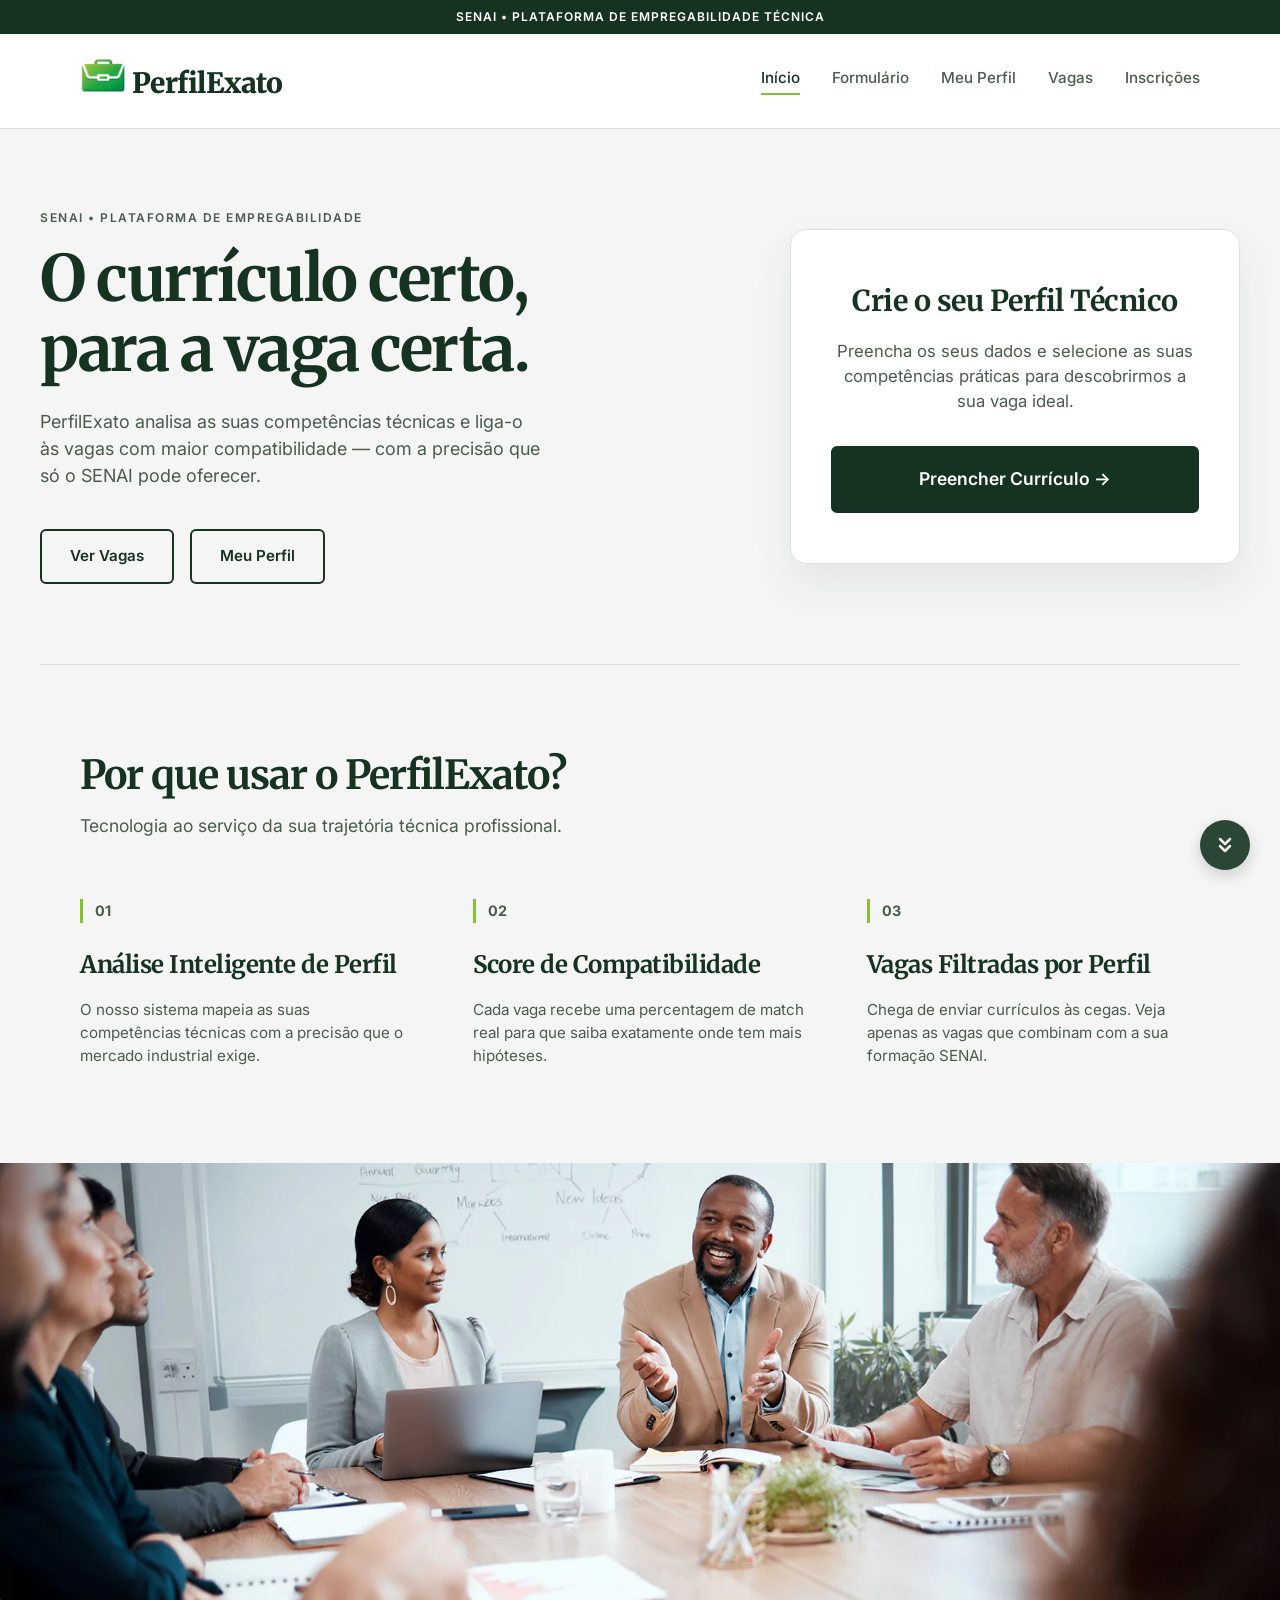
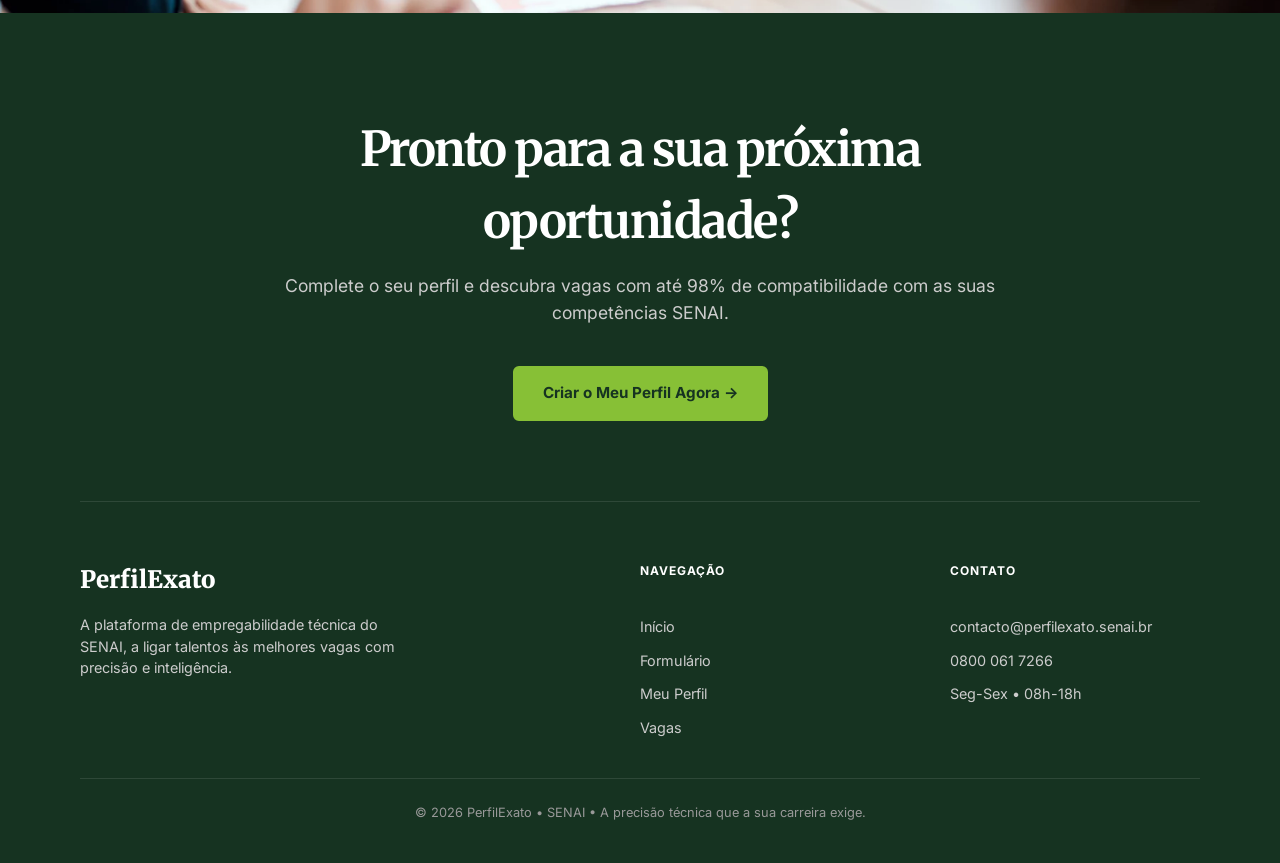
==== commit 671562fb: "aba de inscricoes" ====
--- a/frontend/index.html
+++ b/frontend/index.html
@@ -10,6 +10,7 @@
     <link href="https://fonts.googleapis.com/css2?family=Merriweather:wght@700;900&family=Inter:wght@400;500;600&display=swap" rel="stylesheet">
     <link rel="stylesheet" href="css/global.css">
     <link rel="stylesheet" href="css/style.css">
+    <link rel="shortcut icon" href="img/logo.png" type="image/x-icon">
 </head>
 <body>
 
@@ -27,8 +28,9 @@
             <nav class="nav-links">
                 <a href="#" class="active">Início</a>
                 <a href="formulario.html">Formulário</a>
-                <a href="dashboard.html">Meu Perfil</a>
+                <a href="perfil.html">Meu Perfil</a>
                 <a href="vagas.html">Vagas</a>
+                <a href="inscricoes.html">Inscrições</a>
             </nav>
         </div>
     </header>
@@ -46,7 +48,7 @@
                 </p>
                 <div class="hero-buttons">
                     <a href="vagas.html" class="btn btn-outline">Ver Vagas</a>
-                    <a href="dashboard.html" class="btn btn-outline">Meu Perfil</a>
+                    <a href="perfil.html" class="btn btn-outline">Meu Perfil</a>
                 </div>
             </div>
 
@@ -113,7 +115,7 @@
                     <h4>NAVEGAÇÃO</h4>
                     <a href="#">Início</a>
                     <a href="formulario.html">Formulário</a>
-                    <a href="dashboard.html">Meu Perfil</a>
+                    <a href="perfil.html">Meu Perfil</a>
                     <a href="vagas.html">Vagas</a>
                 </div>
                 
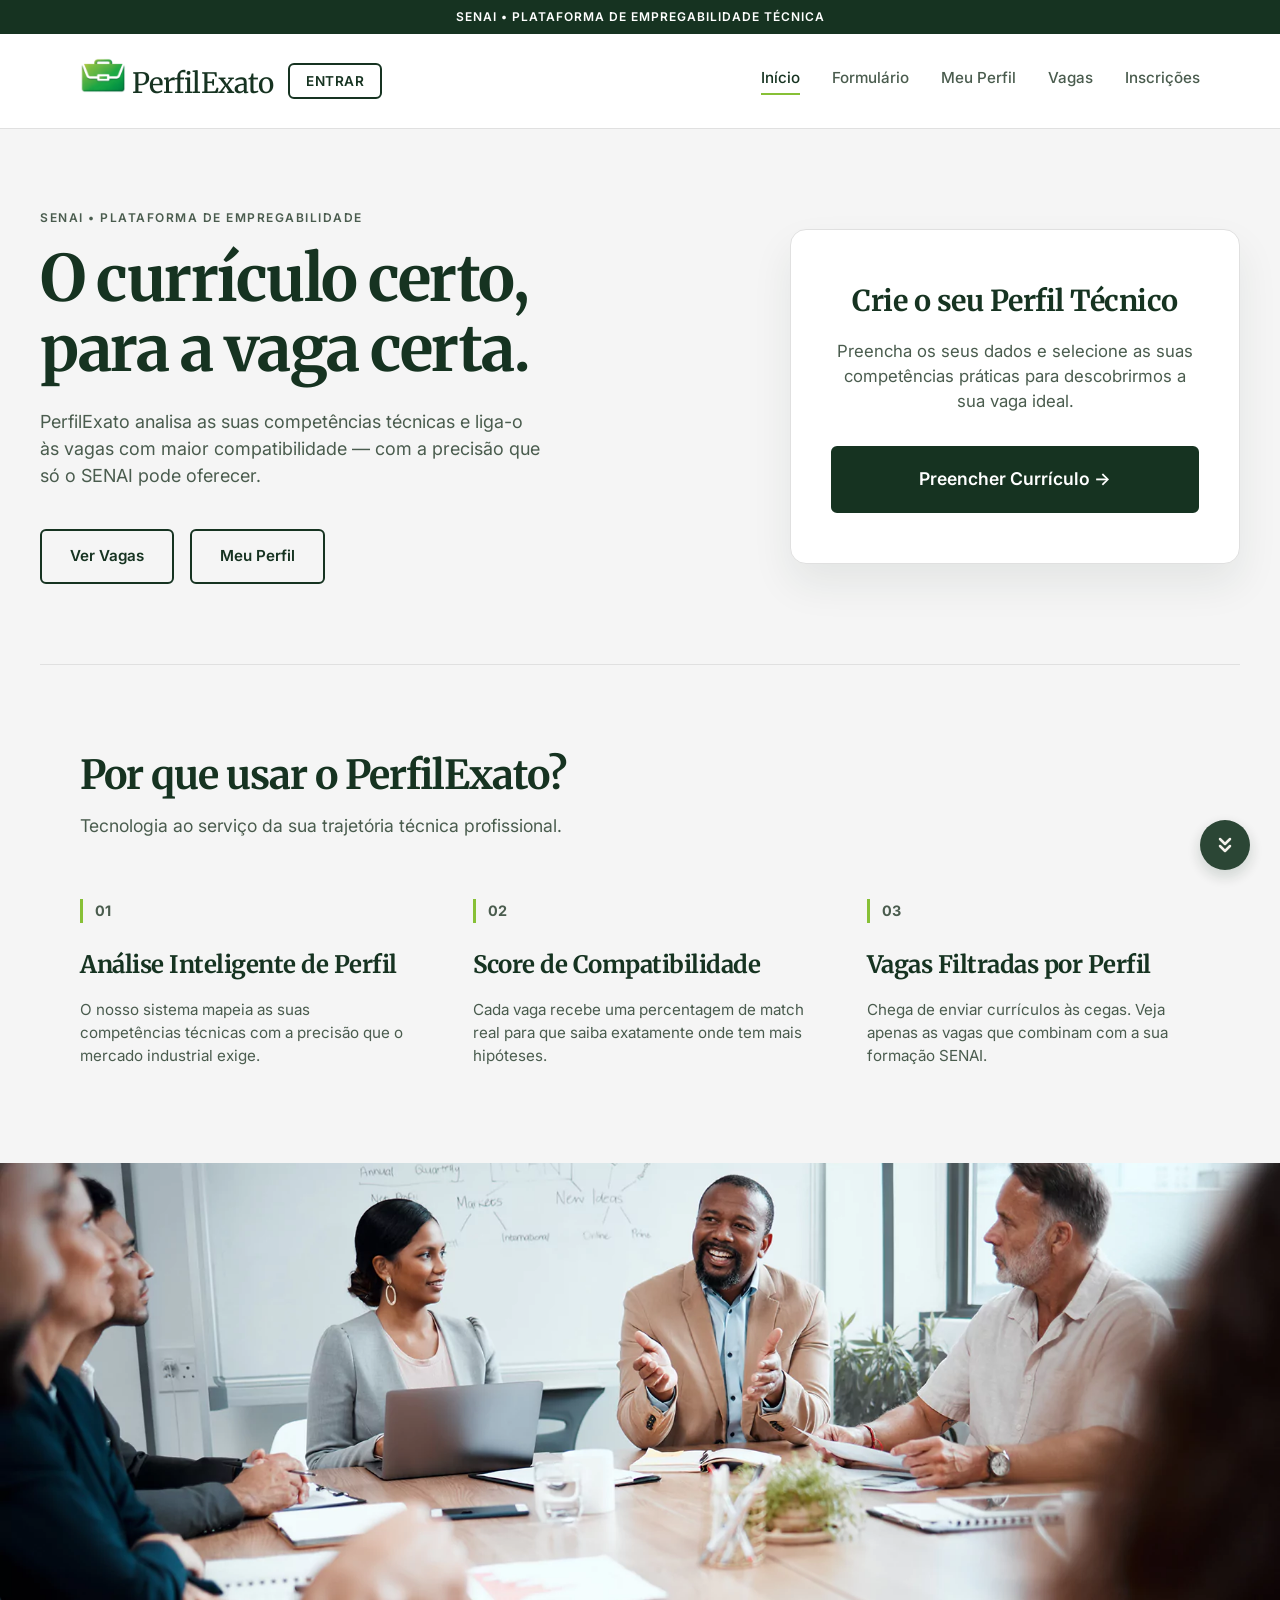
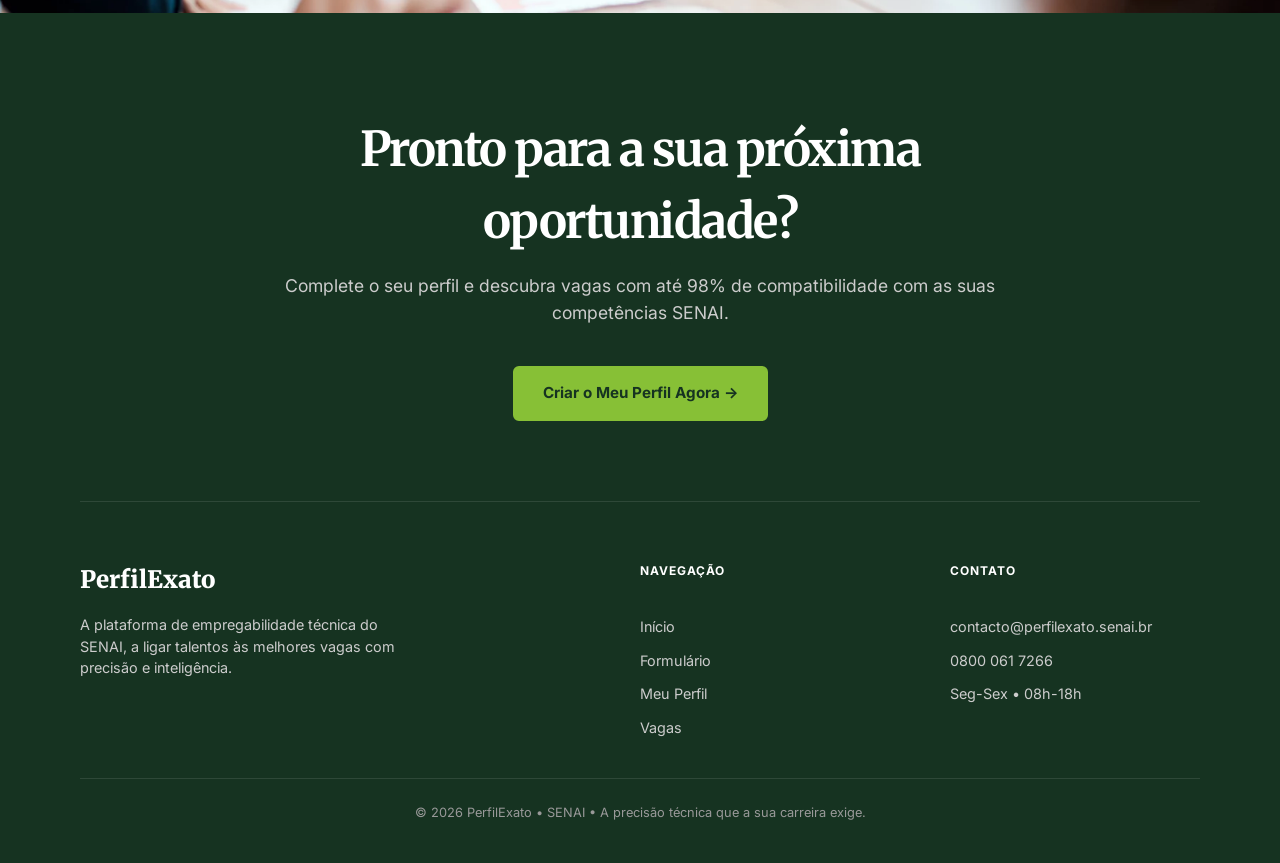
==== commit a9a9bcdb: "melhorando a experiencia do usuario" ====
--- a/frontend/index.html
+++ b/frontend/index.html
@@ -1,17 +1,21 @@
 <!DOCTYPE html>
 <html lang="pt-BR">
+
 <head>
     <meta charset="UTF-8">
     <meta name="viewport" content="width=device-width, initial-scale=1.0">
     <title>PerfilExato SENAI</title>
-    
+
     <link rel="preconnect" href="https://fonts.googleapis.com">
     <link rel="preconnect" href="https://fonts.gstatic.com" crossorigin>
-    <link href="https://fonts.googleapis.com/css2?family=Merriweather:wght@700;900&family=Inter:wght@400;500;600&display=swap" rel="stylesheet">
+    <link
+        href="https://fonts.googleapis.com/css2?family=Merriweather:wght@700;900&family=Inter:wght@400;500;600&display=swap"
+        rel="stylesheet">
     <link rel="stylesheet" href="css/global.css">
     <link rel="stylesheet" href="css/style.css">
     <link rel="shortcut icon" href="img/logo.png" type="image/x-icon">
 </head>
+
 <body>
 
     <div class="top-bar">
@@ -20,11 +24,20 @@
 
     <header class="navbar">
         <div class="nav-container">
-            <div class="logo">
-                <img src="img/Logo.png" alt="Logo SENAI" class="logo-icone">
-                PerfilExato
+
+            <!-- AGRUPAMENTO ESQUERDO: Botão Entrar + Sua Logo -->
+            <div class="brand-area">
+                <!-- Botão Entrar (do lado esquerdo da logo) -->
+                <div class="logo">
+                    <img src="img/Logo.png" alt="Logo SENAI" class="logo-icone">
+                    PerfilExato
+                </div>
+
+                <!-- 2º O Botão vem depois (ficará do lado direito da logo) -->
+                <a id="nav-login" href="login.html" class="btn-nav-login">Entrar</a>
             </div>
-            
+
+            <!-- AGRUPAMENTO DIREITO: Seus links originais -->
             <nav class="nav-links">
                 <a href="#" class="active">Início</a>
                 <a href="formulario.html">Formulário</a>
@@ -32,19 +45,19 @@
                 <a href="vagas.html">Vagas</a>
                 <a href="inscricoes.html">Inscrições</a>
             </nav>
-        </div>
-    </header>
+
         </div>
     </header>
 
     <section class="hero">
         <div class="hero-container">
-            
+
             <div class="hero-text">
                 <p class="eyebrow">SENAI • PLATAFORMA DE EMPREGABILIDADE</p>
                 <h1>O currículo certo,<br>para a vaga certa.</h1>
                 <p class="description">
-                    PerfilExato analisa as suas competências técnicas e liga-o às vagas com maior compatibilidade — com a precisão que só o SENAI pode oferecer.
+                    PerfilExato analisa as suas competências técnicas e liga-o às vagas com maior compatibilidade — com
+                    a precisão que só o SENAI pode oferecer.
                 </p>
                 <div class="hero-buttons">
                     <a href="vagas.html" class="btn btn-outline">Ver Vagas</a>
@@ -55,7 +68,8 @@
             <div class="hero-visual">
                 <div class="profile-cta-box">
                     <h2>Crie o seu Perfil Técnico</h2>
-                    <p>Preencha os seus dados e selecione as suas competências práticas para descobrirmos a sua vaga ideal.</p>
+                    <p>Preencha os seus dados e selecione as suas competências práticas para descobrirmos a sua vaga
+                        ideal.</p>
                     <a href="formulario.html" class="btn btn-dark btn-large">Preencher Currículo &rarr;</a>
                 </div>
             </div>
@@ -70,12 +84,13 @@
             <h2>Por que usar o PerfilExato?</h2>
             <p>Tecnologia ao serviço da sua trajetória técnica profissional.</p>
         </div>
-        
+
         <div class="features-grid">
             <div class="feature-card">
                 <div class="feature-number">01</div>
                 <h3>Análise Inteligente de Perfil</h3>
-                <p>O nosso sistema mapeia as suas competências técnicas com a precisão que o mercado industrial exige.</p>
+                <p>O nosso sistema mapeia as suas competências técnicas com a precisão que o mercado industrial exige.
+                </p>
             </div>
             <div class="feature-card">
                 <div class="feature-number">02</div>
@@ -91,12 +106,12 @@
     </section>
 
     <div class="dark-wrapper">
-        
+
         <section id="meeting-banner">
-    <div class="container-full">
-        <img src="img/pauta-de-reuniao.png" alt="Equipe em reunião de planejamento" class="meeting-img">
-    </div>
-</section>
+            <div class="container-full">
+                <img src="img/pauta-de-reuniao.png" alt="Equipe em reunião de planejamento" class="meeting-img">
+            </div>
+        </section>
         <section class="cta">
             <h2>Pronto para a sua próxima oportunidade?</h2>
             <p>Complete o seu perfil e descubra vagas com até 98% de compatibilidade com as suas competências SENAI.</p>
@@ -105,12 +120,13 @@
 
         <footer class="footer">
             <div class="footer-grid">
-                
+
                 <div class="footer-brand">
                     <div class="footer-logo">PerfilExato</div>
-                    <p>A plataforma de empregabilidade técnica do SENAI, a ligar talentos às melhores vagas com precisão e inteligência.</p>
+                    <p>A plataforma de empregabilidade técnica do SENAI, a ligar talentos às melhores vagas com precisão
+                        e inteligência.</p>
                 </div>
-                
+
                 <div class="footer-nav">
                     <h4>NAVEGAÇÃO</h4>
                     <a href="#">Início</a>
@@ -118,7 +134,7 @@
                     <a href="perfil.html">Meu Perfil</a>
                     <a href="vagas.html">Vagas</a>
                 </div>
-                
+
                 <div class="footer-contact">
                     <h4>CONTATO</h4>
                     <p>contacto@perfilexato.senai.br</p>
@@ -127,20 +143,22 @@
                 </div>
 
             </div>
-            
+
             <div class="footer-bottom">
                 <p>&copy; 2026 PerfilExato • SENAI • A precisão técnica que a sua carreira exige.</p>
             </div>
         </footer>
-        
+
     </div>
 
     <div class="scroll-arrow" id="scrollArrow">
-        <svg width="24" height="24" viewBox="0 0 24 24" fill="none" stroke="#F4F1EA" stroke-width="2.5" stroke-linecap="round" stroke-linejoin="round">
-            <path d="M7 13l5 5 5-5M7 6l5 5 5-5"/>
+        <svg width="24" height="24" viewBox="0 0 24 24" fill="none" stroke="#F4F1EA" stroke-width="2.5"
+            stroke-linecap="round" stroke-linejoin="round">
+            <path d="M7 13l5 5 5-5M7 6l5 5 5-5" />
         </svg>
     </div>
-    
+
     <script src="js/script.js"></script>
 </body>
+
 </html>
--- a/frontend/css/global.css
+++ b/frontend/css/global.css
@@ -71,6 +71,41 @@
 /* =========================================================
    4. COMPONENTES COMUNS: TOPO E NAVEGAÇÃO
    ========================================================= */
+/* Agrupa o botão Entrar e a Logo juntos no lado esquerdo */
+.brand-area {
+    display: flex;
+    align-items: center;
+    gap: 15px; /* Distância entre o botão e a logo */
+}
+
+/* Estilo do Botão Dinâmico de Login */
+.btn-nav-login {
+    font-family: var(--font-sans);
+    font-weight: 600;
+    font-size: 0.85rem;
+    color: var(--primary-green-dark);
+    border: 2px solid var(--primary-green-dark);
+    padding: 6px 16px;
+    border-radius: 6px;
+    text-transform: uppercase;
+    letter-spacing: 0.5px;
+    transition: all 0.2s ease;
+    display: none; /* Inicia oculto para o JS controlar */
+    text-decoration: none;
+}
+
+.btn-nav-login:hover {
+    background-color: var(--primary-green-dark);
+    color: var(--text-light);
+}
+
+/* Responsividade: centraliza tudo no celular se a tela for pequena */
+@media (max-width: 600px) {
+    .brand-area {
+        flex-direction: column-reverse; /* No mobile a logo fica em cima e o botão embaixo */
+        gap: 10px;
+    }
+}
 .top-bar {
     background-color: var(--primary-green-dark);
     color: var(--text-light);
@@ -99,7 +134,7 @@
 .logo {
     font-family: var(--font-serif); /* Garante que o Logo usa Merriweather */
     font-size: 1.75rem;
-    font-weight: 900;
+    font-weight: 450;
     letter-spacing: -0.5px;
     color: var(--primary-green-dark);
     margin: 0;
@@ -136,6 +171,7 @@
     color: var(--primary-green-dark);
     border-bottom: 2px solid var(--border-color);
 }
+
 
 /* =========================================================
    5. COMPONENTES COMUNS: RODAPÉ SIMPLES
